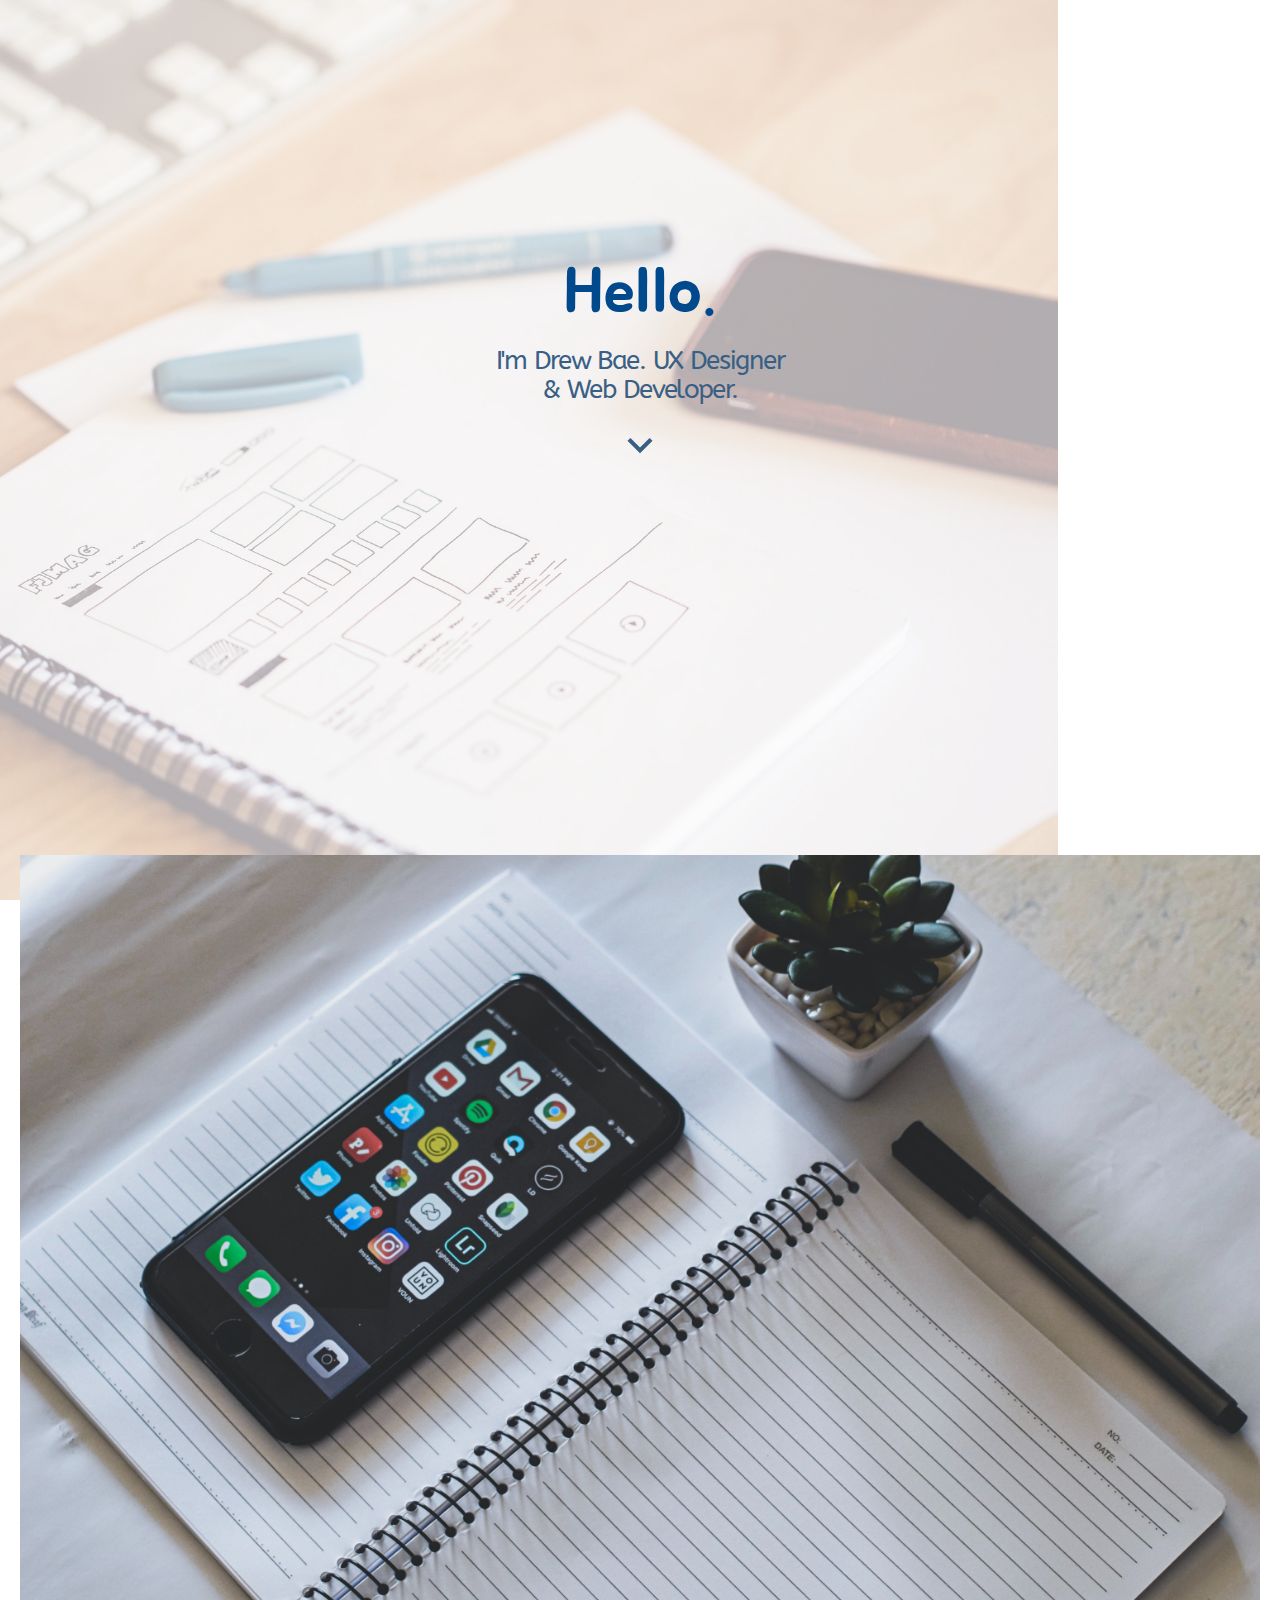
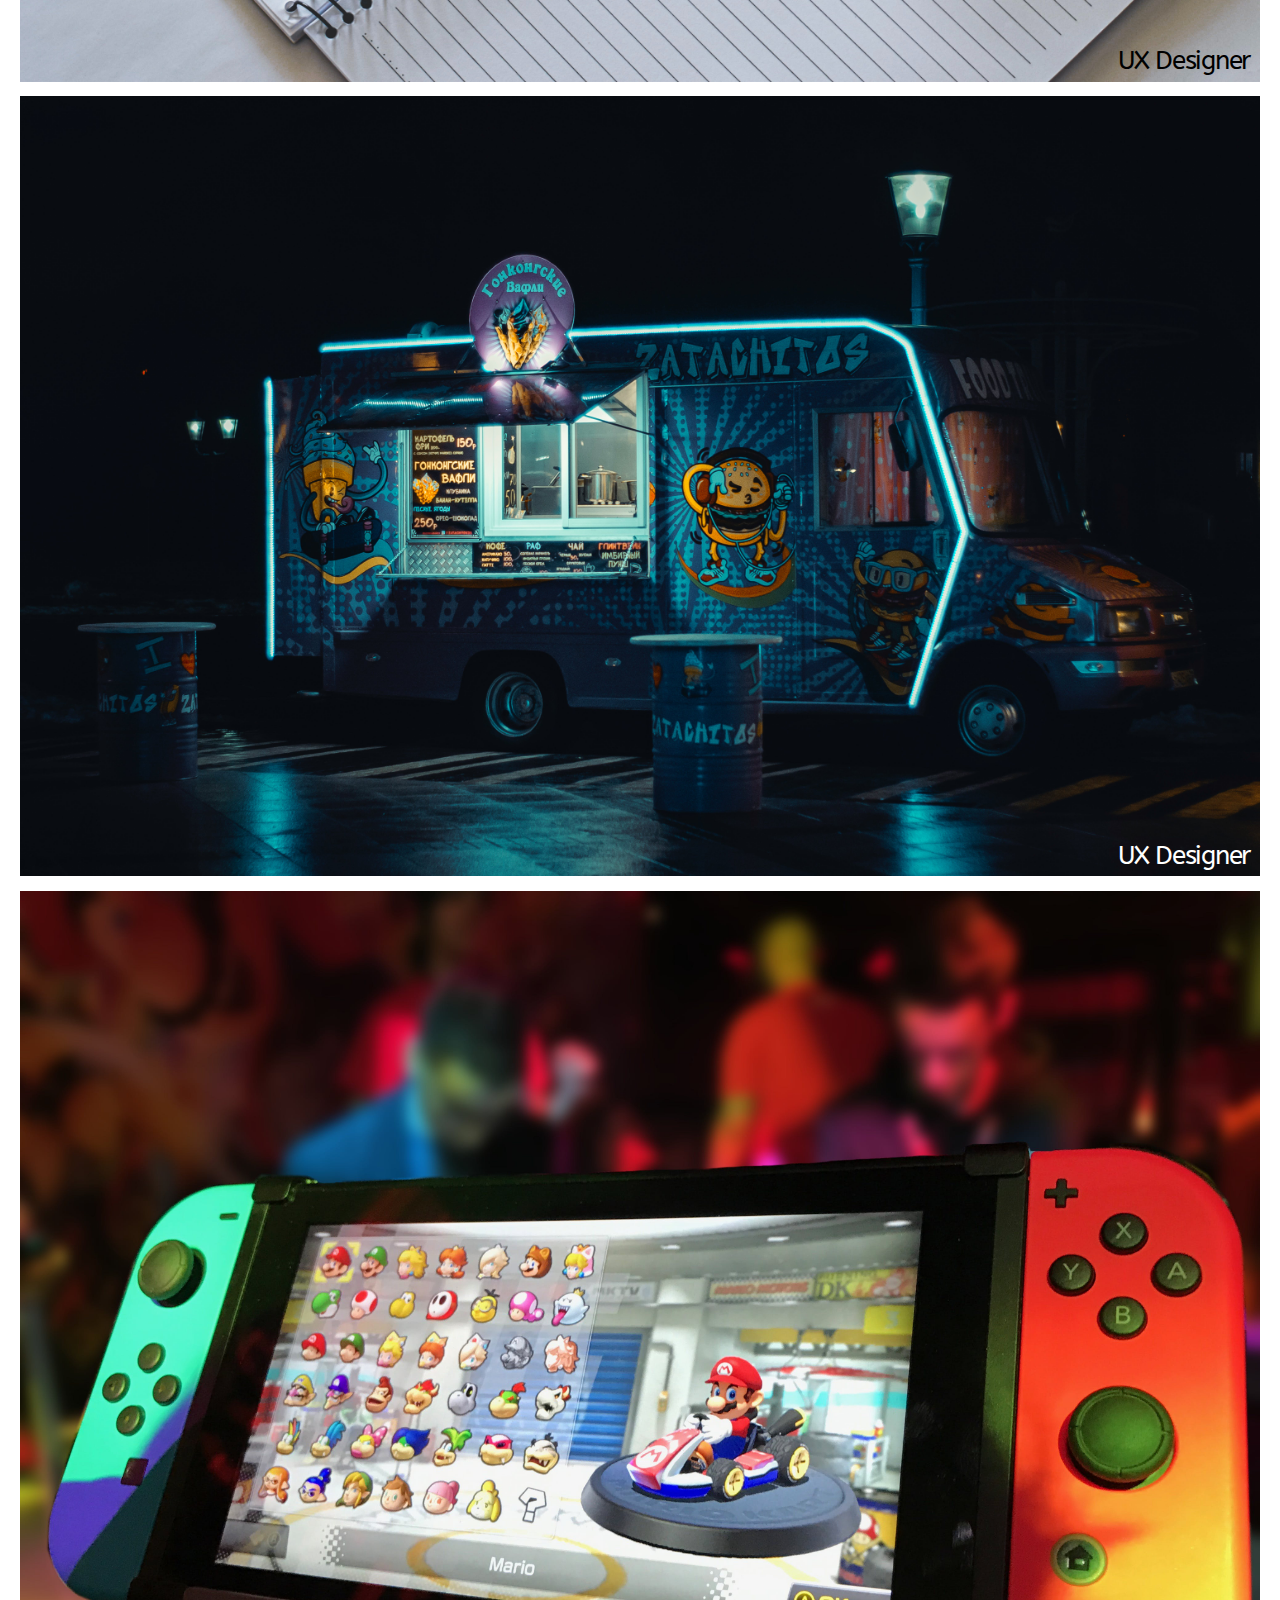
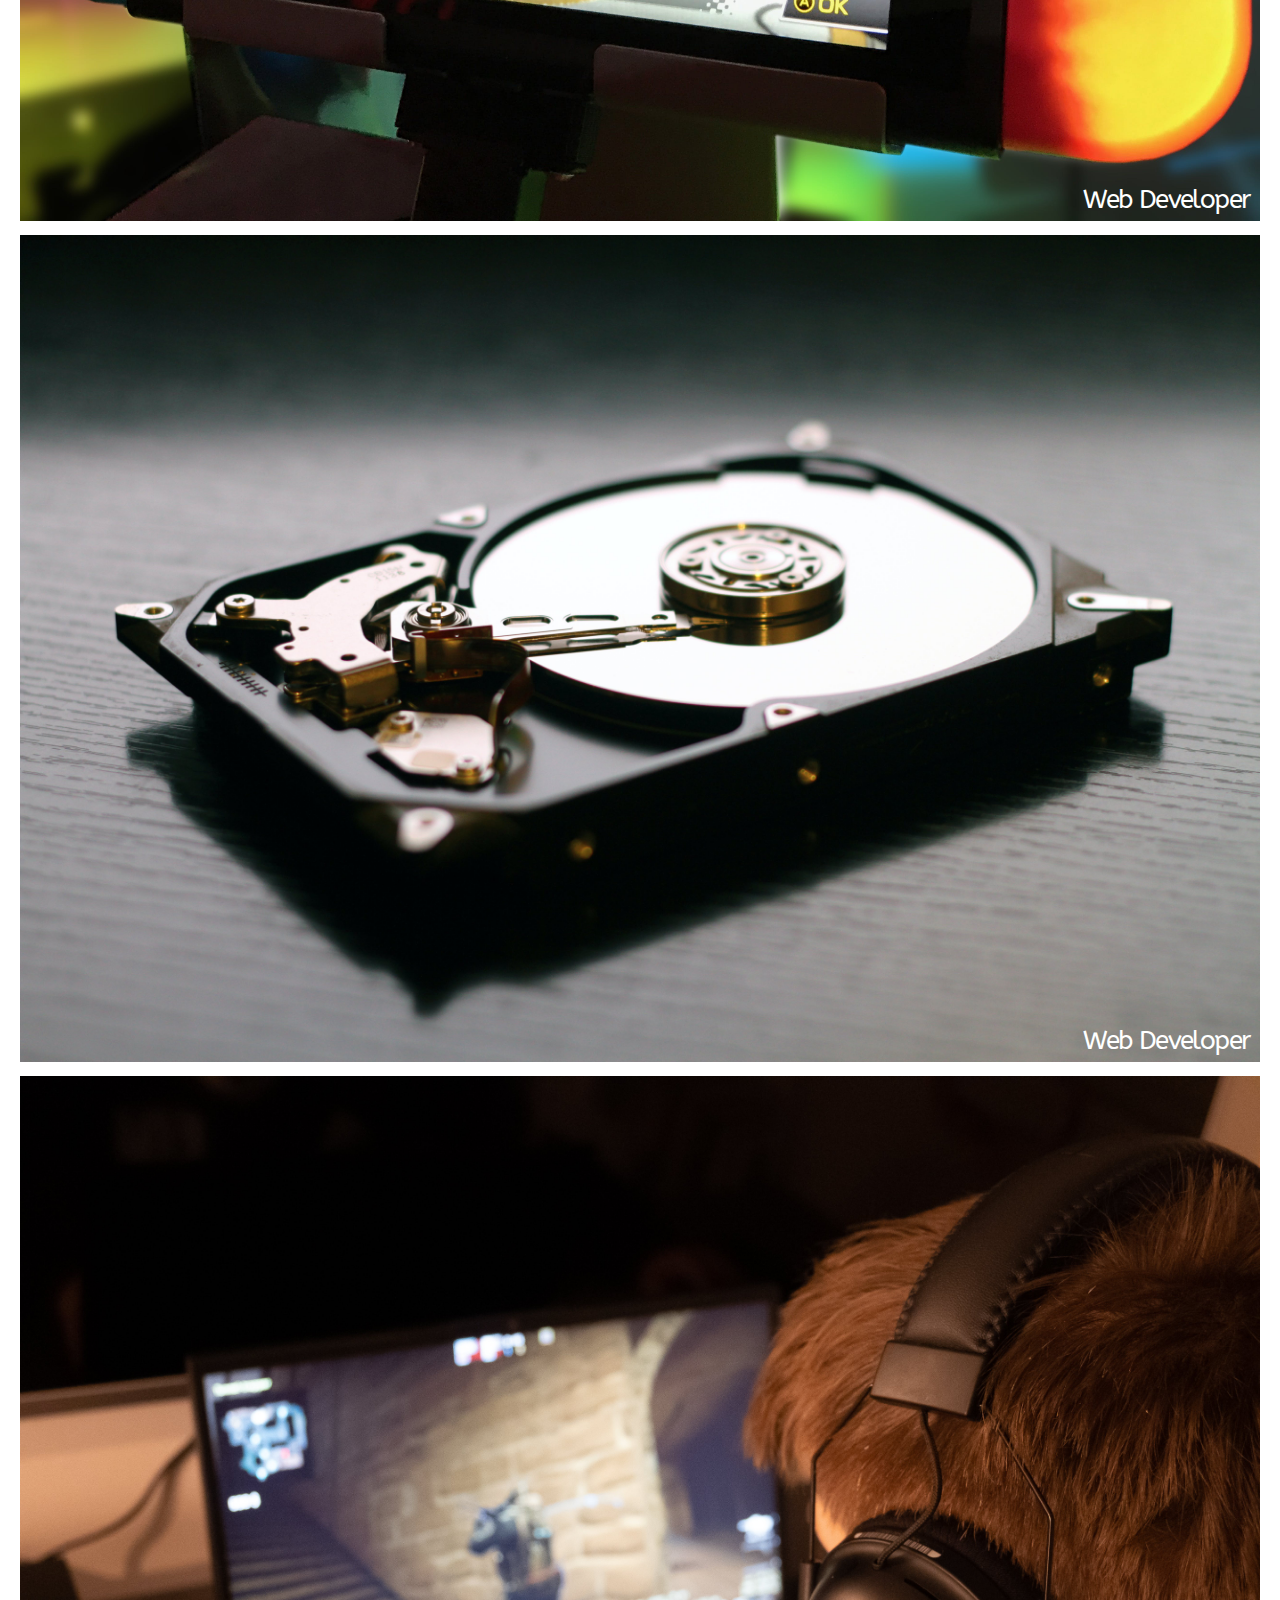
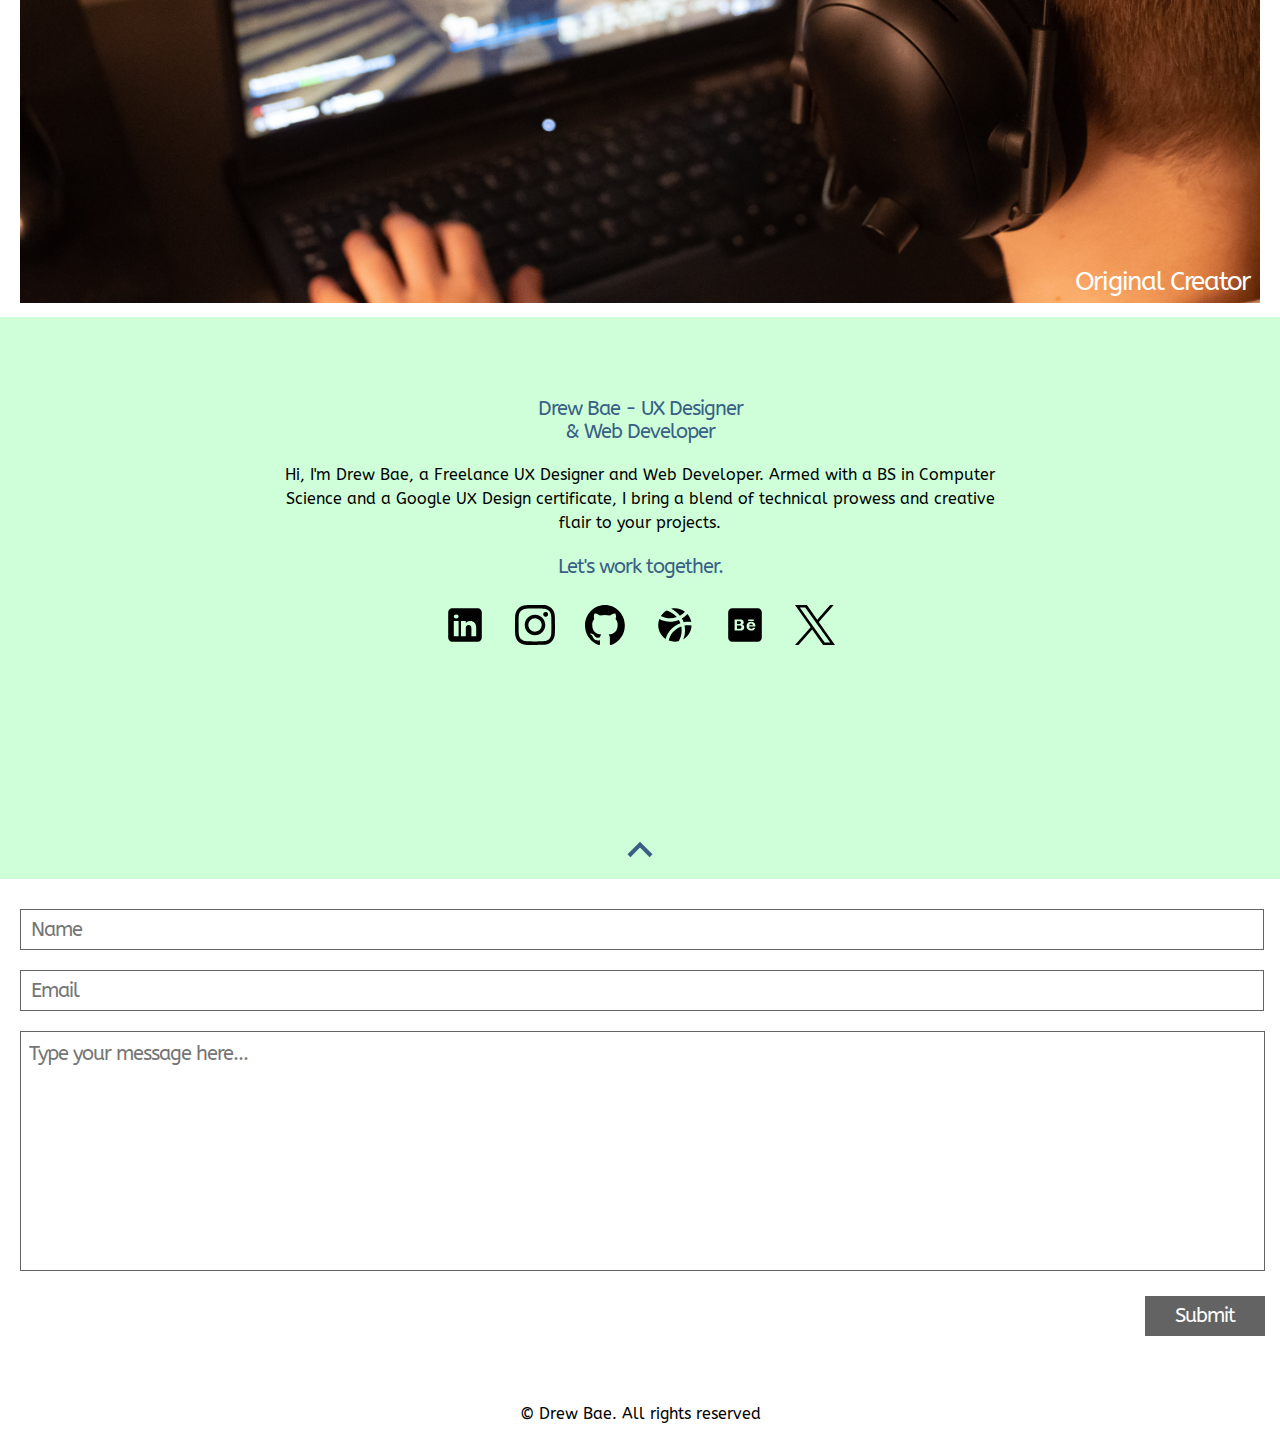
==== index.html @ 2f31ea72 "Applied Tablet view." ====
<!DOCTYPE html>
<html lang="en">
  <head>
    <meta charset="UTF-8" />
    <meta name="viewport" content="width=device-width, initial-scale=1.0" />
    <link rel="preconnect" href="https://fonts.googleapis.com" />
    <link rel="preconnect" href="https://fonts.gstatic.com" crossorigin />
    <link rel="preconnect" href="https://fonts.googleapis.com" />
    <link rel="preconnect" href="https://fonts.gstatic.com" crossorigin />
    <link rel="preconnect" href="https://fonts.googleapis.com" />
    <link rel="preconnect" href="https://fonts.gstatic.com" crossorigin />
    <link rel="preconnect" href="https://fonts.googleapis.com" />
    <link rel="preconnect" href="https://fonts.gstatic.com" crossorigin />
    <link rel="preconnect" href="https://fonts.googleapis.com" />
    <link rel="preconnect" href="https://fonts.gstatic.com" crossorigin />
    <link rel="preconnect" href="https://fonts.googleapis.com" />
    <link rel="preconnect" href="https://fonts.gstatic.com" crossorigin />
    <link
      href="https://fonts.googleapis.com/css2?family=ABeeZee:ital@0;1&family=Dosis:wght@200..800&family=Jua&display=swap"
      rel="stylesheet"
    />
    <link
      rel="stylesheet"
      href="https://fonts.googleapis.com/icon?family=Material+Icons"
    />
    <link rel="stylesheet" href="css/normalize.css" />
    <link rel="stylesheet" href="css/styles.css" />
    <title>Drew Bae</title>
  </head>
  <div class="transparent">
    <header>
      <div class="makeCenter">
        <h1>Hello.</h1>
        <h2>
          I'm Drew Bae. UX Designer<br />
          & Web Developer.
        </h2>
        <span class="material-icons md-50"> expand_more </span>
      </div>
    </header>
    <body>
      <div class="cardContainer">
        <div class="card">
          <img
            class="imgSize"
            src="images/codecareerguideBG.jpg"
            alt="Code Career Guide link to case study"
          />
          <h3 class="imgText">UX Designer</h3>
        </div>
        <div class="card">
          <img
            src="images/dannysBG.jpg"
            alt="Danny's link to case study"
            class="imgSize"
          />
          <h3 class="imgText whiteText">UX Designer</h3>
        </div>
        <div class="card">
          <img
            src="images/gamehubBG.jpg"
            alt="GameHub link to site"
            class="imgSize"
          />
          <h3 class="imgText whiteText">Web Developer</h3>
        </div>
        <div class="card">
          <img
            src="images/moshifyBG.jpg"
            alt="Moshify link to site"
            class="imgSize"
          />
          <h3 class="imgText whiteText">Web Developer</h3>
        </div>
        <div class="card">
          <img
            src="images/csedgeBG.jpg"
            alt="Work in progress"
            class="imgSize"
          />
          <h3 class="imgText whiteText">Original Creator</h3>
        </div>
      </div>
      <section class="social">
        <div class="socialFlex">
          <div class="socialContainer">
            <h2>Drew Bae - UX Designer <br />& Web Developer</h2>
            <p>
              Hi, I'm Drew Bae, a Freelance UX Designer and Web Developer. Armed
              with a BS in Computer Science and a Google UX Design certificate,
              I bring a blend of technical prowess and creative flair to your
              projects.
            </p>
            <h2>Let's work together.</h2>
          </div>
          <div class="iconContainer">
            <img src="icons/linkedin.svg" alt="LinkedIn" />
            <img src="icons/instagram.svg" alt="Instagram" />
            <img src="icons/github.svg" alt="GitHub" />
            <img src="icons/dribbble.svg" alt="Dribbble" />
            <img src="icons/behance.svg" alt="Behance" />
            <img src="icons/x.svg" alt="X" />
          </div>
        </div>
        <span class="material-icons md-50"> expand_less </span>
      </section>
      <section class="contact">
        <form action="send_email.php" method="post">
          <input
            type="text"
            id="name"
            name="name"
            placeholder="Name"
            required
          />
          <br />
          <input
            type="email"
            id="email"
            name="email"
            placeholder="Email"
            required
          />
          <br />
          <textarea
            id="message"
            name="message"
            placeholder="Type your message here..."
            required
          ></textarea>
          <br />
          <input id="submit" type="submit" value="Submit" />
        </form>
      </section>
    </body>
    <footer><p>© Drew Bae. All rights reserved</p></footer>
  </div>
</html>
---- css/styles.css ----
/* Typography */
.jua-regular {
    font-family: "Jua", sans-serif;
    font-weight: 400;
    font-style: normal;
}  
  
.abeezee-regular {
    font-family: "ABeeZee", sans-serif;
    font-weight: 400;
    font-style: normal;
}
  
.abeezee-regular-italic {
    font-family: "ABeeZee", sans-serif;
    font-weight: 400;
    font-style: italic;
}

h1 {
    font-family: "Jua", cursive;
    font-weight: 300;
    font-size: 64px;
    color: #00498C;
}

h2 {
    letter-spacing: -0.05em;
    font-weight: 100;
    font-size: 26px;
    color: #396084;
}
  
body {
    font-family: "ABeeZee", sans-serif;
}

/* Icons */
.material-icons {color: #396084;}
.material-icons.md-50{ font-size: 50px; }

/* Content */
html {
    background: url(../images/mainBG.jpg);
    background-repeat: no-repeat;
    background-attachment: fixed;
    background-size: 1266px 100vh;
    background-position: -208px 0px;
}

.transparent {
    background: rgba(255, 255, 255, 0.6);
}

/* Header */
header {
    height: 95vh;
    display: flex;
    justify-content: center;
}

header h1 {
    margin: 0;
}

header h2 {
    margin-top: 15px;
    margin-bottom: 15px;
}

.makeCenter {
    margin-top: 257px;
    text-align: center;
}

/* Card Component */
.cardContainer {
    margin-left: 20px;
    margin-right: 20px;
}

.card {
    position: relative;
    text-align: center;
    margin-bottom: 10px;
}

.imgSize{
    width: 100%;
}

.imgText {
    position: absolute;
    bottom: 10px;
    right: 10px;
    margin: 0;
    font-size: 26px;
    letter-spacing: -0.05em;
    font-weight: normal;
}

.whiteText {
    color: #fff;
}

/* Social */
.social {
    text-align: center;
    padding: 20px;
    padding-bottom: 0;
    background: #CEFFD9;
}

.socialFlex {
    display: flex;
    justify-content: space-between;
    text-align: left;
}

.social h2 {
    font-size: 20px;
    margin-top: 60px;
}

.social h2:nth-last-child(1){
    margin-top: 20px;
}

.social p {
    font-size: 16px;
    line-height: 24px;
    width: 250px;
    margin-top: 20px;
}

.socialContainer {
    height: 632px;
}

.iconContainer {
    display: flex;
    flex-flow: column;
    height: fit-content;
    width: 40px;
    margin-top: 57px;
}

.iconContainer img {
    margin-bottom: 20px;
}

@media screen and (min-width: 768px) {
    .socialFlex {
        display: block;
        justify-content: inherit;
        text-align: center;
    }

    .social p {
        margin-left: 20%;
        margin-right: 20%;
        width: fit-content;
    }

    .socialContainer {
        height: auto;
    }

    .iconContainer {
        flex-flow: inherit;
        width: fit-content;
        margin: auto;       
    }

    .iconContainer img {
        margin: 10px 15px 180px;

    }
}

/* Contact */
.contact {
    height: 496px;
    padding-top: 10px;
    padding-left: 20px;
    padding-right: 20px;
}

input {
    font-size: 20px;
    letter-spacing: -0.05em;
    padding-left: 10px;
    padding-top: 8px;
    padding-bottom: 8px;
    width: calc(100% - 10px);
    background: transparent;
    border: 1px solid #636363;
    margin-top: 20px;
}

textarea {
    font-size: 20px;
    letter-spacing: -0.05em;
    margin-top: 20px;
    padding: 10px 8px;
    width: calc(100% + 5px);
    height: 240px;
    box-sizing: border-box;
    background: transparent;
    border: 1px solid #636363;
    resize: none;
}

#submit {
    background: #636363;
    color: #fff;
    width: 120px;
    height: 40px;
    padding: 0;
    position: absolute;
    right: 15px;
}

/* Footer */
footer {
    background: #fff;
    text-align: center;
}

footer p {
    padding: 20px;
    margin: 0;
}
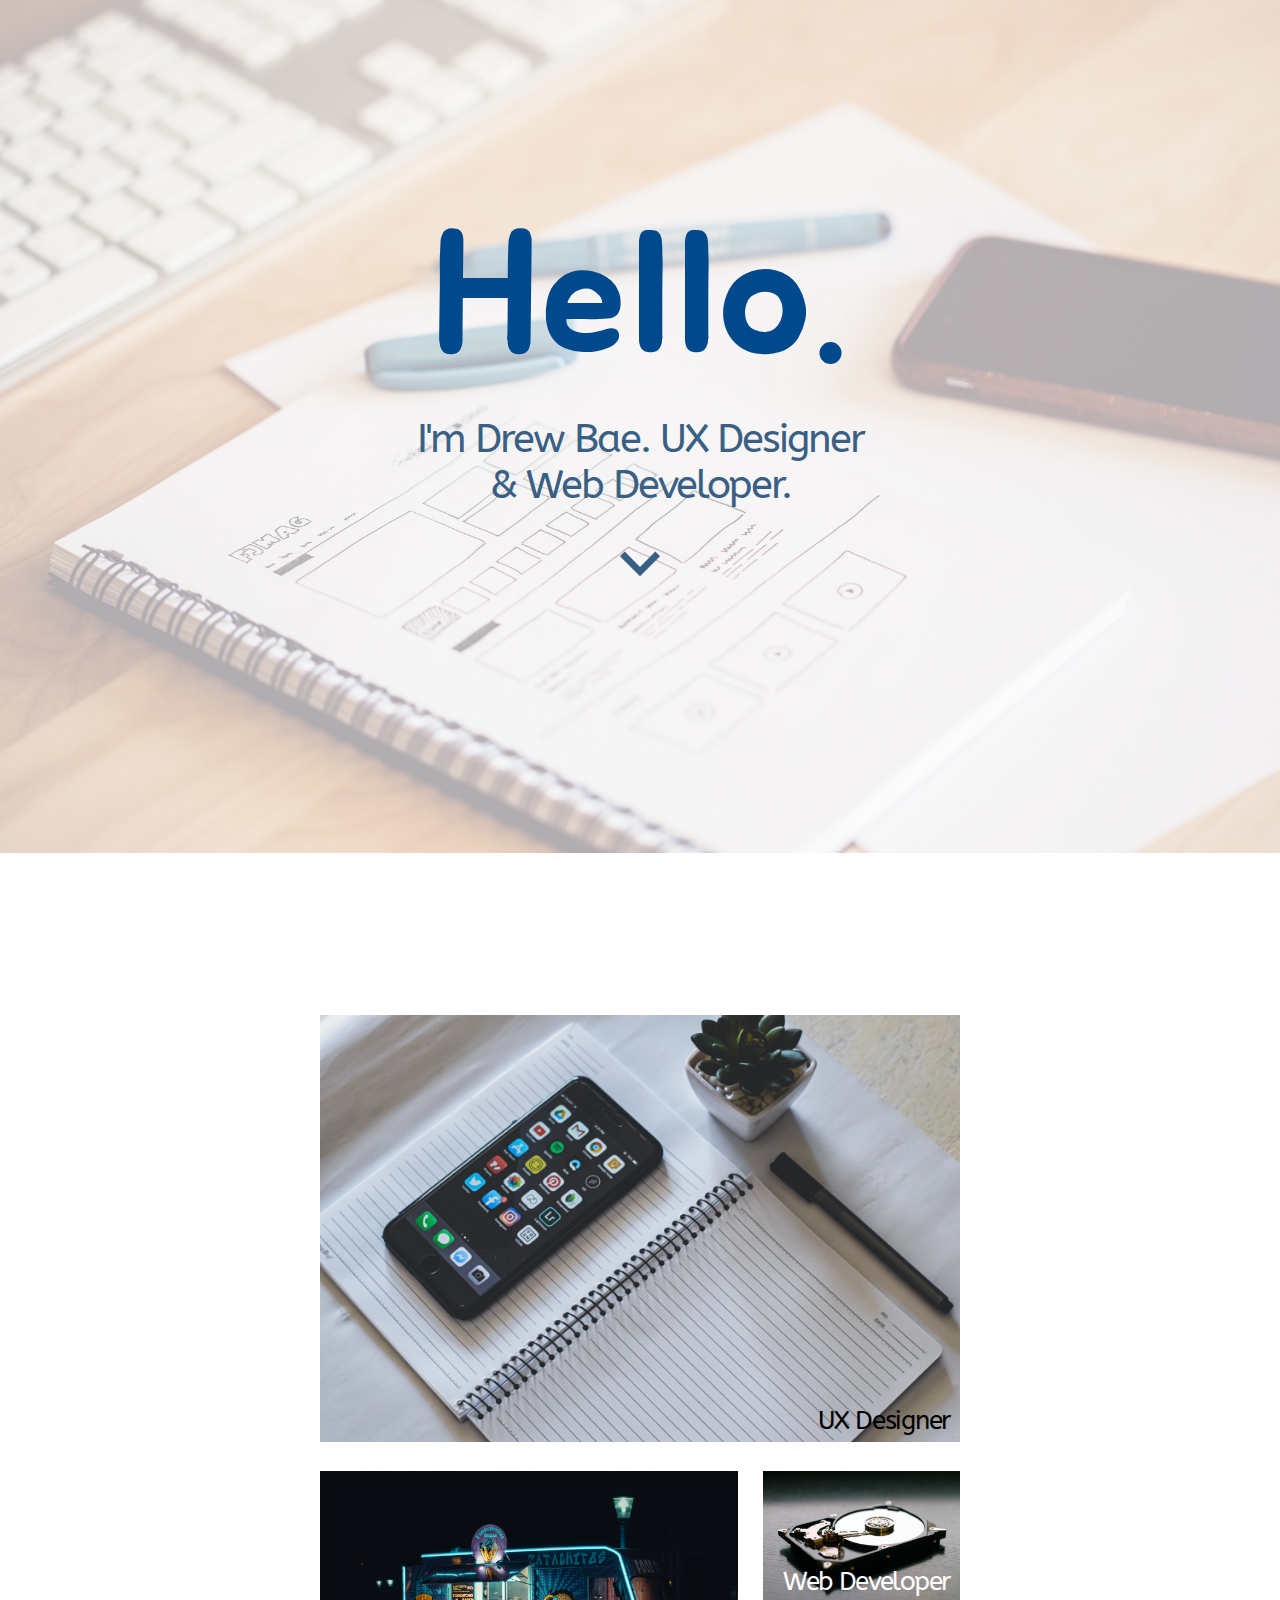
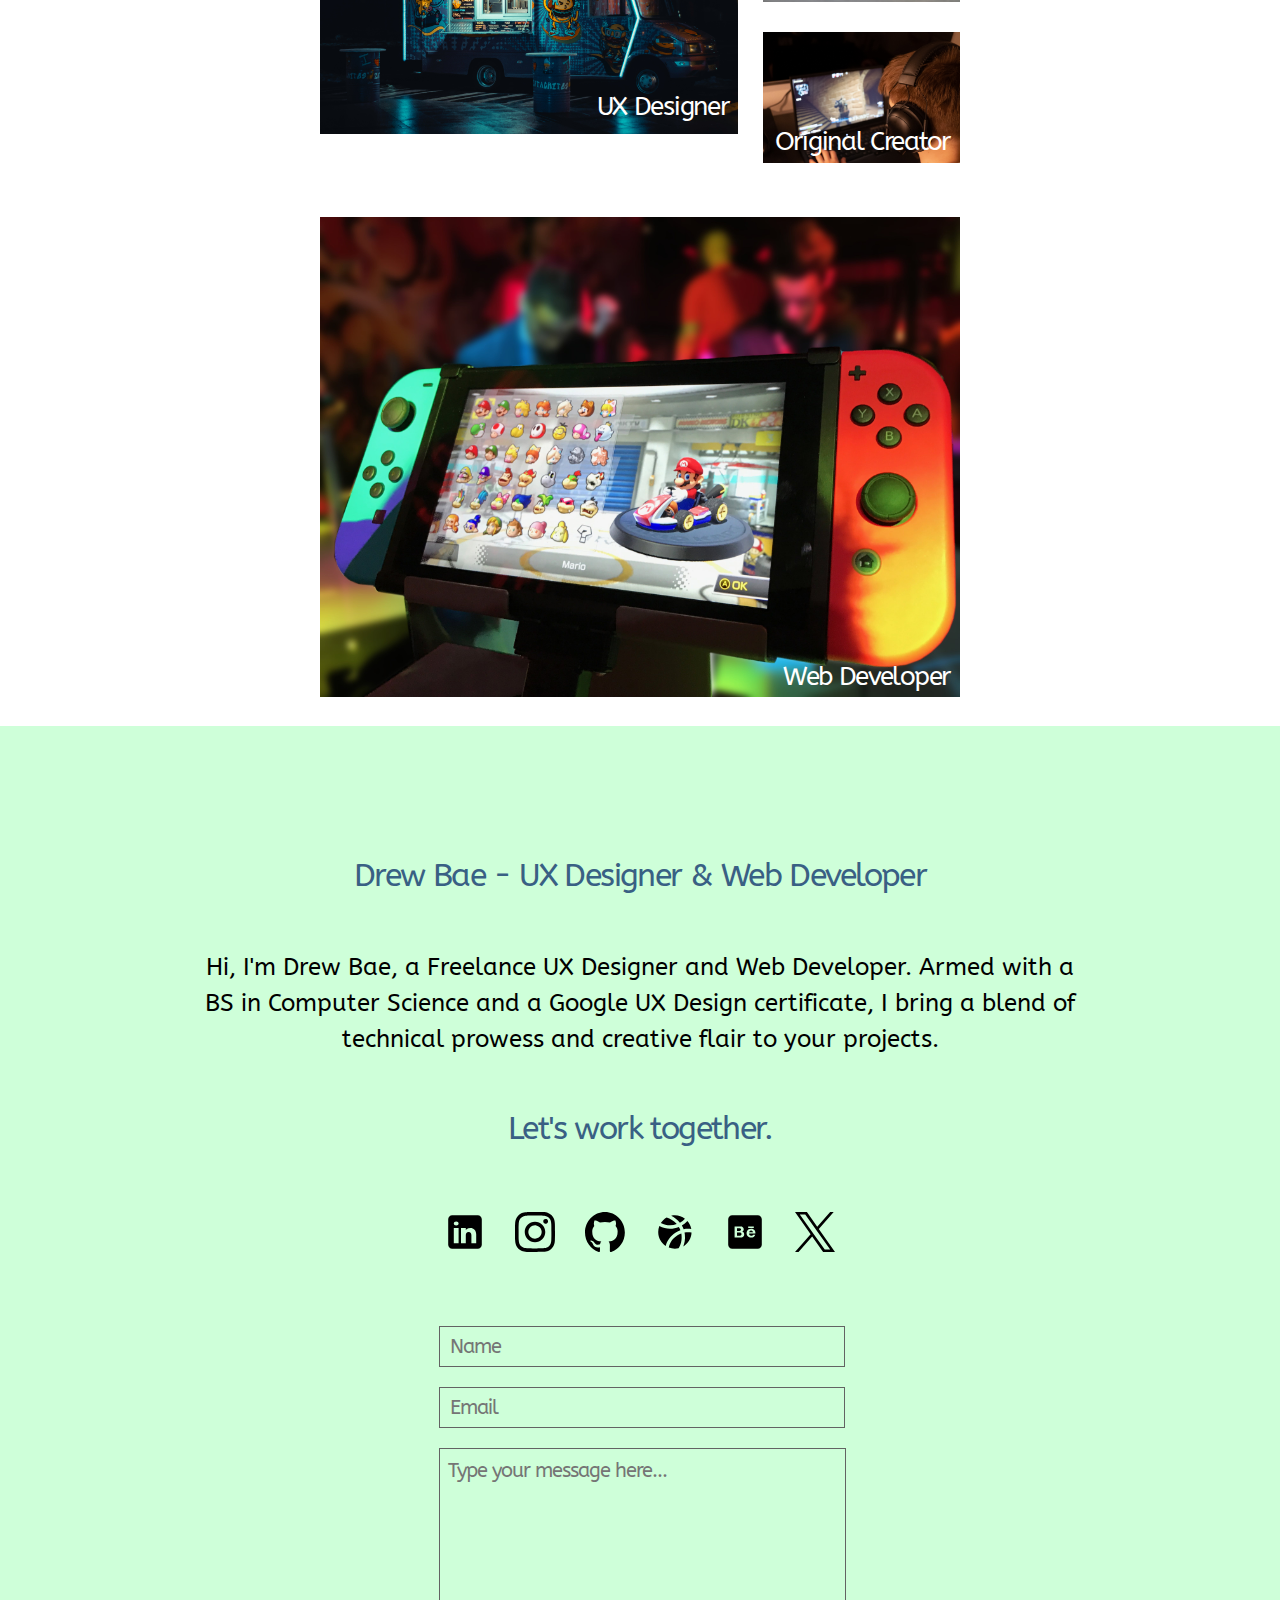
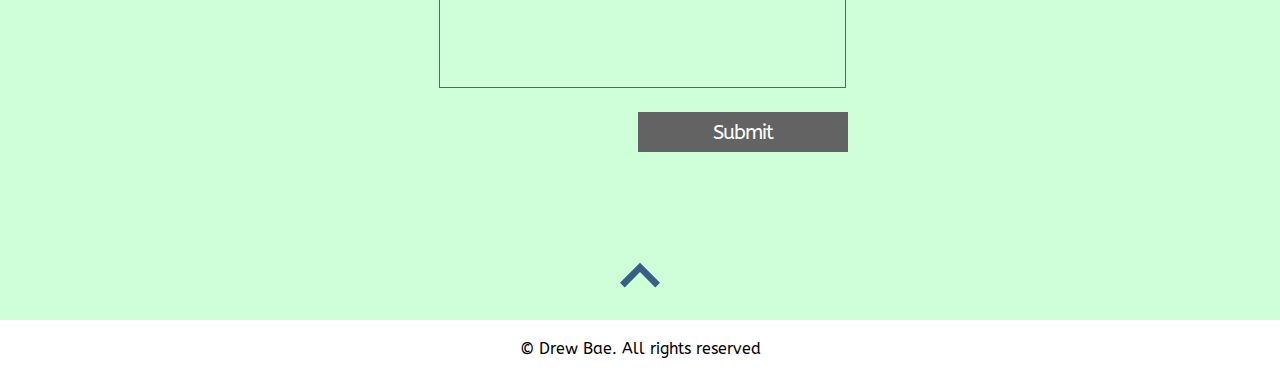
==== commit 187b79b9: "Desktop CSS finished" ====
--- a/index.html
+++ b/index.html
@@ -39,48 +39,50 @@
       </div>
     </header>
     <body>
-      <div class="cardContainer">
-        <div class="card">
-          <img
-            class="imgSize"
-            src="images/codecareerguideBG.jpg"
-            alt="Code Career Guide link to case study"
-          />
-          <h3 class="imgText">UX Designer</h3>
+      <section class="work">
+        <div class="cardContainer">
+          <div id="codecareerguide" class="card">
+            <img
+              class="imgSize"
+              src="images/codecareerguideBG.jpg"
+              alt="Code Career Guide link to case study"
+            />
+            <h3 class="imgText">UX Designer</h3>
+          </div>
+          <div id="dannys" class="card">
+            <img
+              src="images/dannysBG.jpg"
+              alt="Danny's link to case study"
+              class="imgSize"
+            />
+            <h3 id="dannysText" class="imgText whiteText">UX Designer</h3>
+          </div>
+          <div id="gamehub" class="card">
+            <img
+              src="images/gamehubBG.jpg"
+              alt="GameHub link to site"
+              class="imgSize"
+            />
+            <h3 class="imgText whiteText">Web Developer</h3>
+          </div>
+          <div class="card">
+            <img
+              src="images/moshifyBG.jpg"
+              alt="Moshify link to site"
+              class="imgSize"
+            />
+            <h3 class="imgText whiteText">Web Developer</h3>
+          </div>
+          <div class="card">
+            <img
+              src="images/csedgeBG.jpg"
+              alt="Work in progress"
+              class="imgSize"
+            />
+            <h3 class="imgText whiteText">Original Creator</h3>
+          </div>
         </div>
-        <div class="card">
-          <img
-            src="images/dannysBG.jpg"
-            alt="Danny's link to case study"
-            class="imgSize"
-          />
-          <h3 class="imgText whiteText">UX Designer</h3>
-        </div>
-        <div class="card">
-          <img
-            src="images/gamehubBG.jpg"
-            alt="GameHub link to site"
-            class="imgSize"
-          />
-          <h3 class="imgText whiteText">Web Developer</h3>
-        </div>
-        <div class="card">
-          <img
-            src="images/moshifyBG.jpg"
-            alt="Moshify link to site"
-            class="imgSize"
-          />
-          <h3 class="imgText whiteText">Web Developer</h3>
-        </div>
-        <div class="card">
-          <img
-            src="images/csedgeBG.jpg"
-            alt="Work in progress"
-            class="imgSize"
-          />
-          <h3 class="imgText whiteText">Original Creator</h3>
-        </div>
-      </div>
+      </section>
       <section class="social">
         <div class="socialFlex">
           <div class="socialContainer">
@@ -132,6 +134,61 @@
           <input id="submit" type="submit" value="Submit" />
         </form>
       </section>
+      <section class="desktopSocialContact">
+        <section class="desktopSocial">
+          <div class="socialFlex">
+            <div class="socialContainer">
+              <h2>
+                Drew Bae - UX Designer <br class="titleBR" />& Web Developer
+              </h2>
+              <p>
+                Hi, I'm Drew Bae, a Freelance UX Designer and Web Developer.
+                Armed with a BS in Computer Science and a Google UX Design
+                certificate, I bring a blend of technical prowess and creative
+                flair to your projects.
+              </p>
+              <h2>Let's work together.</h2>
+            </div>
+            <div class="iconContainer">
+              <img src="icons/linkedin.svg" alt="LinkedIn" />
+              <img src="icons/instagram.svg" alt="Instagram" />
+              <img src="icons/github.svg" alt="GitHub" />
+              <img src="icons/dribbble.svg" alt="Dribbble" />
+              <img src="icons/behance.svg" alt="Behance" />
+              <img src="icons/x.svg" alt="X" />
+            </div>
+          </div>
+          <section class="desktopContact">
+            <form action="send_email.php" method="post">
+              <input
+                type="text"
+                id="name"
+                name="name"
+                placeholder="Name"
+                required
+              />
+              <br />
+              <input
+                type="email"
+                id="email"
+                name="email"
+                placeholder="Email"
+                required
+              />
+              <br />
+              <textarea
+                id="message"
+                name="message"
+                placeholder="Type your message here..."
+                required
+              ></textarea>
+              <br />
+              <input id="submit" type="submit" value="Submit" />
+            </form>
+          </section>
+          <span class="material-icons md-50"> expand_less </span>
+        </section>
+      </section>
     </body>
     <footer><p>© Drew Bae. All rights reserved</p></footer>
   </div>
--- a/css/styles.css
+++ b/css/styles.css
@@ -52,6 +52,13 @@
     background: rgba(255, 255, 255, 0.6);
 }
 
+@media screen and (min-width: 1024px) {
+    html {
+        background-position: inherit;
+        background-size: 100vw;
+    }   
+}
+
 /* Header */
 header {
     height: 95vh;
@@ -73,6 +80,26 @@
     text-align: center;
 }
 
+@media screen and (min-width: 1024px) {
+    header {
+        height: 110vh;
+    }
+
+    header h1 {
+        font-size: 175px;
+    }
+
+    header h2 {
+        font-size: 40px;
+    }
+
+    .material-icons.md-50{ font-size: 80px; }
+
+    .makeCenter {
+        margin-top: 200px;
+    }
+}
+
 /* Card Component */
 .cardContainer {
     margin-left: 20px;
@@ -91,7 +118,7 @@
 
 .imgText {
     position: absolute;
-    bottom: 10px;
+    bottom: 20px;
     right: 10px;
     margin: 0;
     font-size: 26px;
@@ -101,6 +128,52 @@
 
 .whiteText {
     color: #fff;
+}
+
+@media screen and (min-width: 1024px) {
+    .work {
+        background: #fff;
+        padding: 25px 300px;
+    }
+
+    .cardContainer {
+        display: grid;
+        grid-gap: 25px;
+    }
+
+    .card {
+        margin-bottom: 0;
+    }
+
+    .imgText {
+        bottom: 10px;
+    }
+
+    #codecareerguide {
+        grid-column: 1/4;
+        grid-row: 1/2;
+    }
+
+    #dannys {
+        grid-column: 1/3;
+        grid-row: 2/5;
+    }
+
+    #dannysText {
+        bottom: 70px;
+    }
+
+    #gamehub {
+        grid-column: 1/4;
+        grid-row: 5/5;
+    }
+    /*
+    .cardContainer div {
+        width: 100%;
+        height: auto;
+        margin-bottom: 25px;
+    }
+    */
 }
 
 /* Social */
@@ -175,6 +248,12 @@
     .iconContainer img {
         margin: 10px 15px 180px;
 
+    }
+}
+
+@media screen and (min-width: 1024px) {
+    .social {
+        display: none;
     }
 }
 
@@ -211,6 +290,12 @@
     resize: none;
 }
 
+@media screen and (min-width: 1024px) {
+    .contact {
+        display: none;
+    }
+}
+
 #submit {
     background: #636363;
     color: #fff;
@@ -221,6 +306,66 @@
     right: 15px;
 }
 
+/* Desktop Social + Contact */
+.desktopSocialContact {
+    display: none;
+}
+
+@media screen and (min-width: 1024px) {
+    .desktopSocialContact {
+        display: initial;
+    }
+
+    .titleBR {
+        display: none   ;
+    }
+
+    .desktopSocial {
+        text-align: center;
+        padding: 20px;
+        padding-bottom: 0;
+        background: #CEFFD9;
+    }
+
+    .desktopSocial h2 {
+        font-size: 32px;
+        margin-bottom: 54px;
+    }
+    
+    .desktopSocial p {
+        font-size: 24px;
+        line-height: 36px;
+        width: 872px;
+        margin: auto;
+        margin-bottom: 54px;
+    }
+
+    .socialContainer {
+        margin-top: 112px;
+    }
+
+    .iconContainer {
+        flex-flow: inherit;
+        width: fit-content;    
+    }
+
+    .iconContainer img {
+        margin: 10px 15px 54px;
+
+    }
+
+    .desktopContact {
+        height: 530px;
+        padding-left: 419px;
+        padding-right: 419px;
+    }
+
+    #submit {
+        width: 210px;
+        right: 432px;
+    }
+}
+
 /* Footer */
 footer {
     background: #fff;
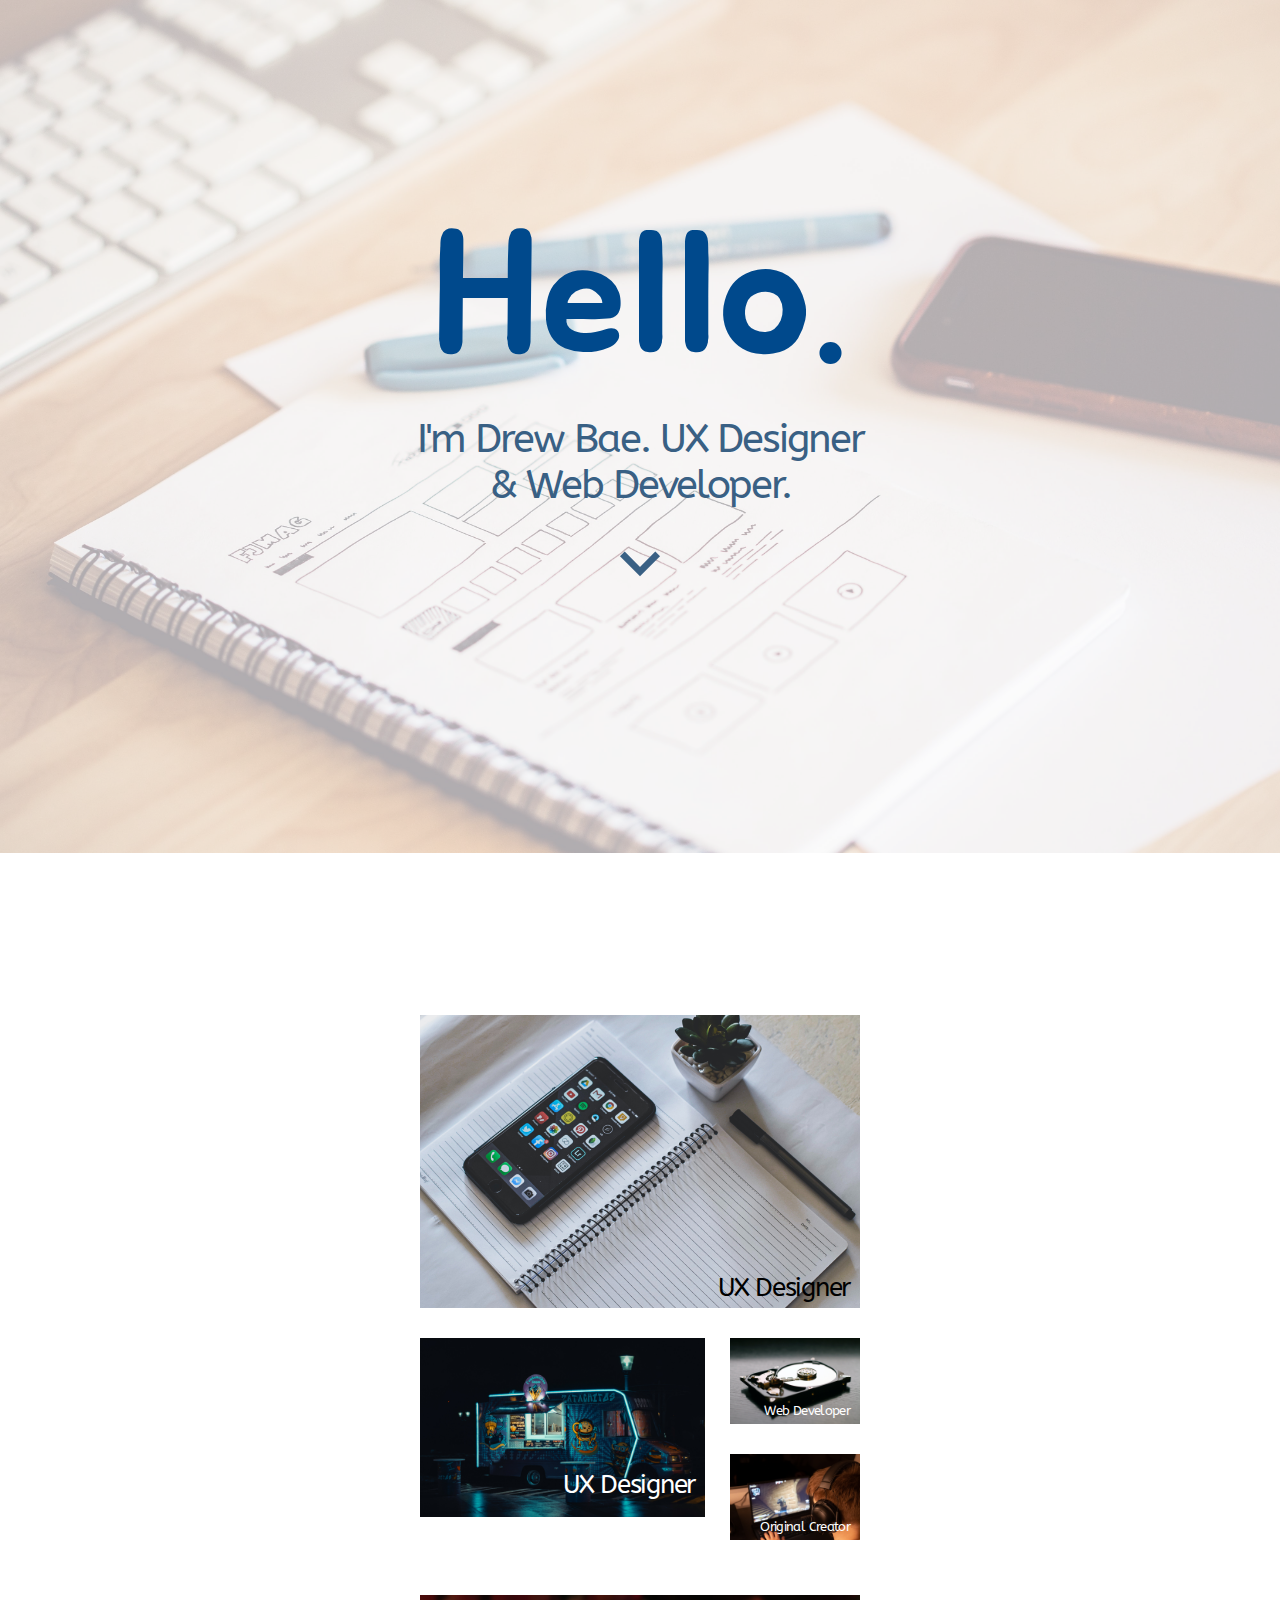
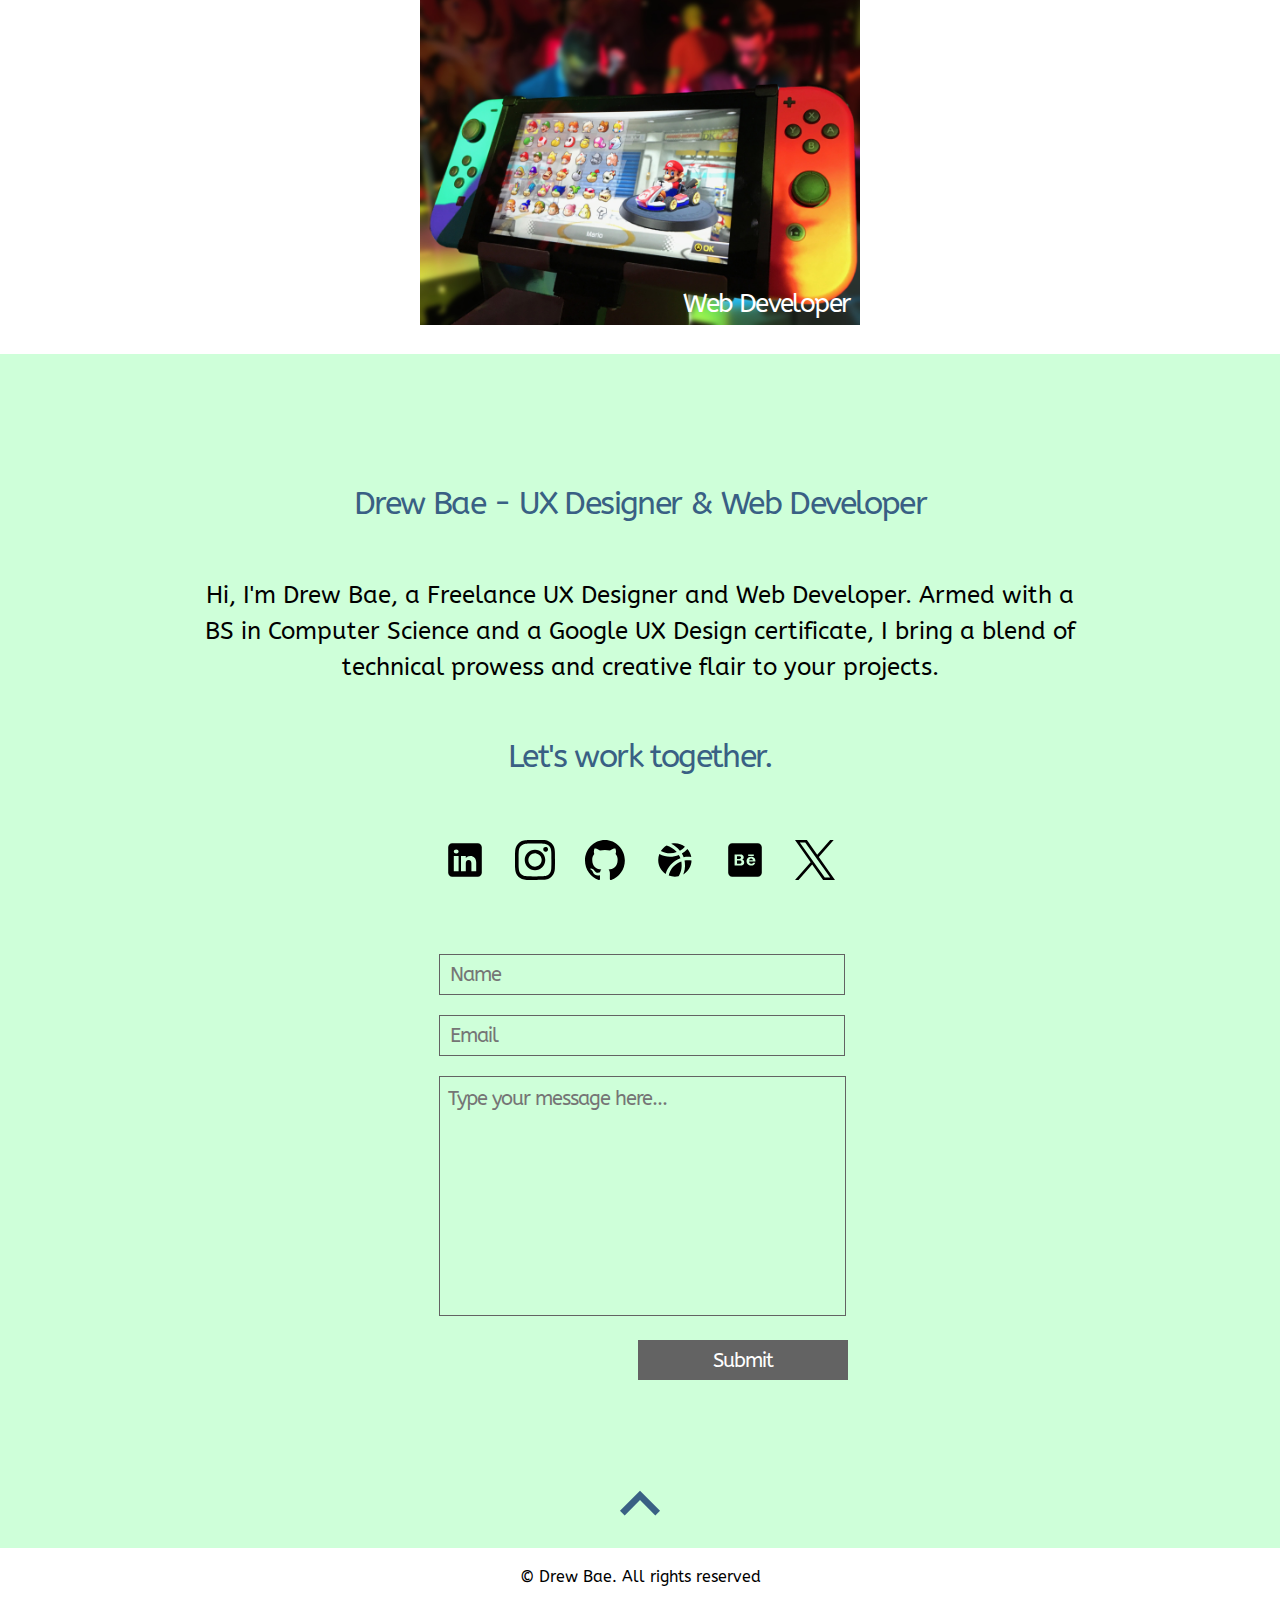
==== commit a60714ac: "Fixed card label" ====
--- a/index.html
+++ b/index.html
@@ -71,7 +71,7 @@
               alt="Moshify link to site"
               class="imgSize"
             />
-            <h3 class="imgText whiteText">Web Developer</h3>
+            <h3 id="moshifyText" class="imgText whiteText">Web Developer</h3>
           </div>
           <div class="card">
             <img
@@ -79,7 +79,7 @@
               alt="Work in progress"
               class="imgSize"
             />
-            <h3 class="imgText whiteText">Original Creator</h3>
+            <h3 id="csedgeText" class="imgText whiteText">Original Creator</h3>
           </div>
         </div>
       </section>
--- a/css/styles.css
+++ b/css/styles.css
@@ -133,7 +133,7 @@
 @media screen and (min-width: 1024px) {
     .work {
         background: #fff;
-        padding: 25px 300px;
+        padding: 25px 400px;
     }
 
     .cardContainer {
@@ -166,6 +166,14 @@
     #gamehub {
         grid-column: 1/4;
         grid-row: 5/5;
+    }
+
+    #moshifyText {
+        font-size: 13px;
+    }
+
+    #csedgeText {
+        font-size: 13px;
     }
     /*
     .cardContainer div {
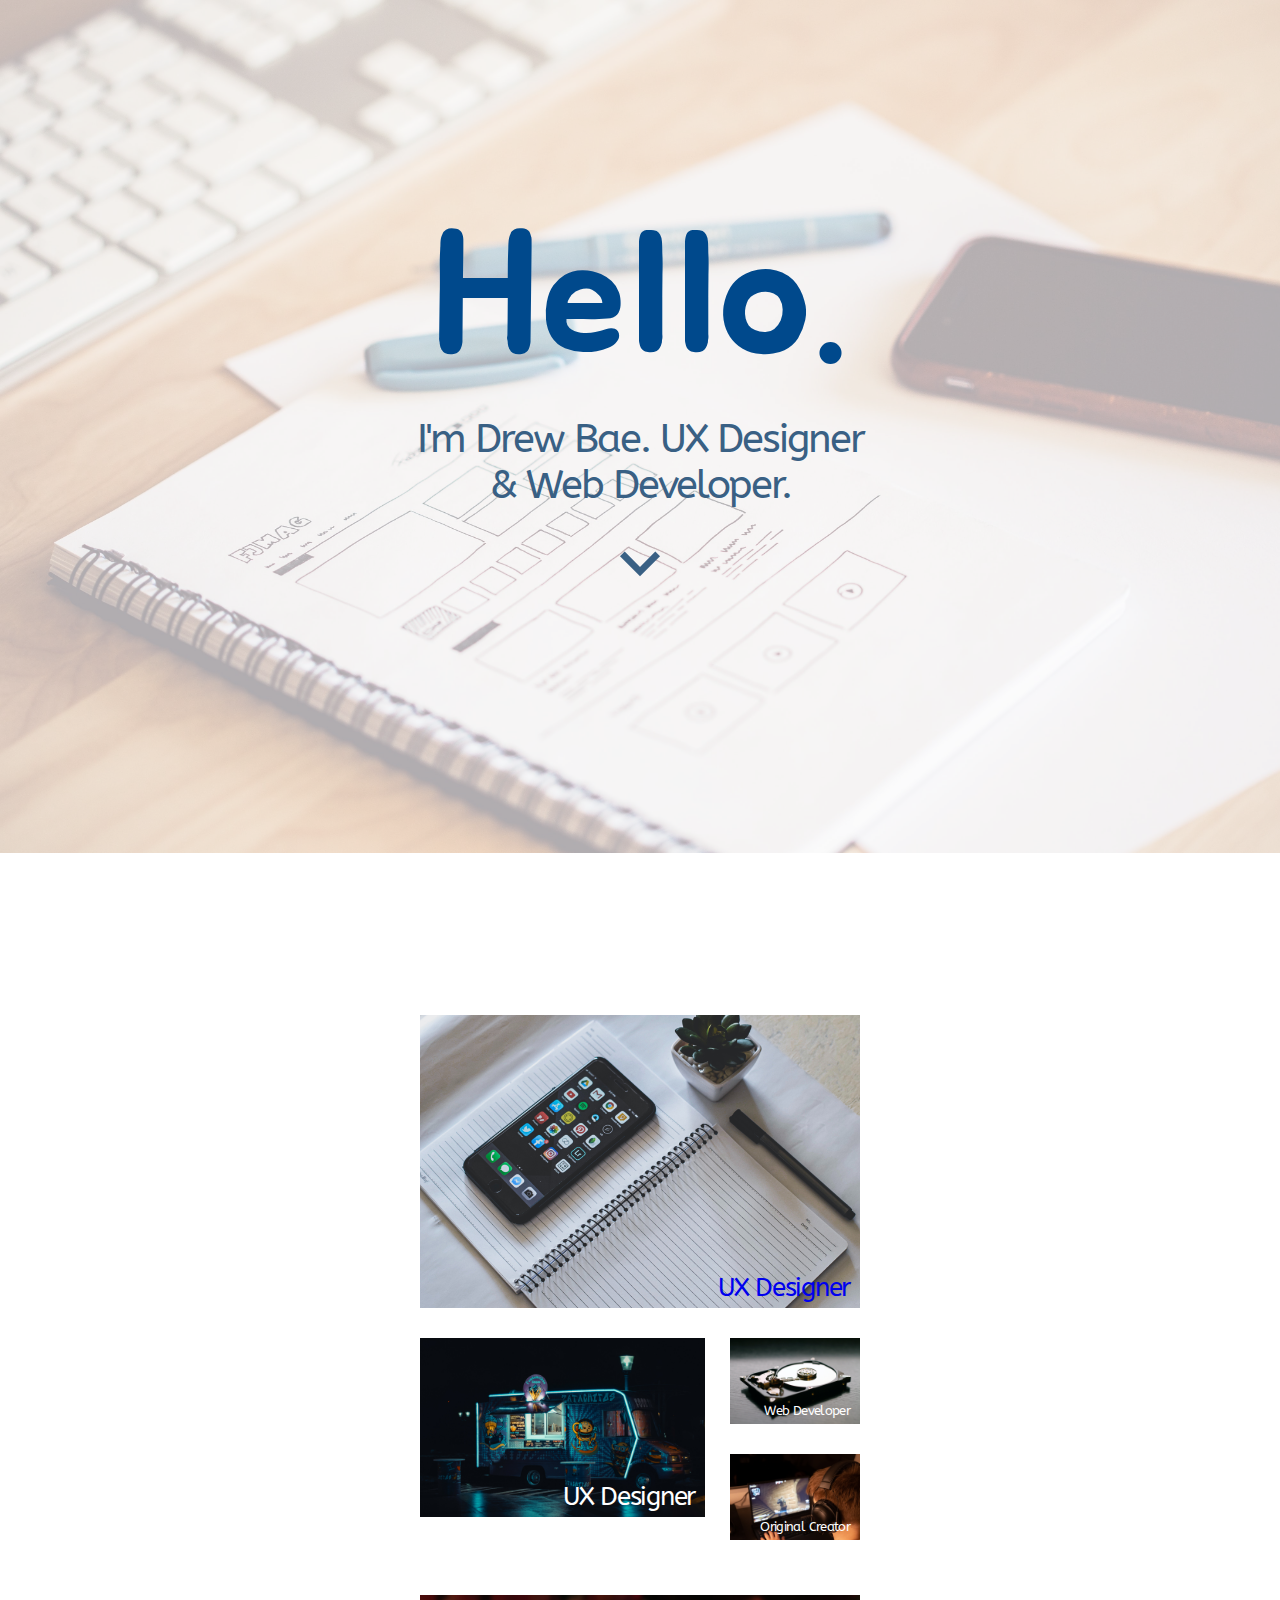
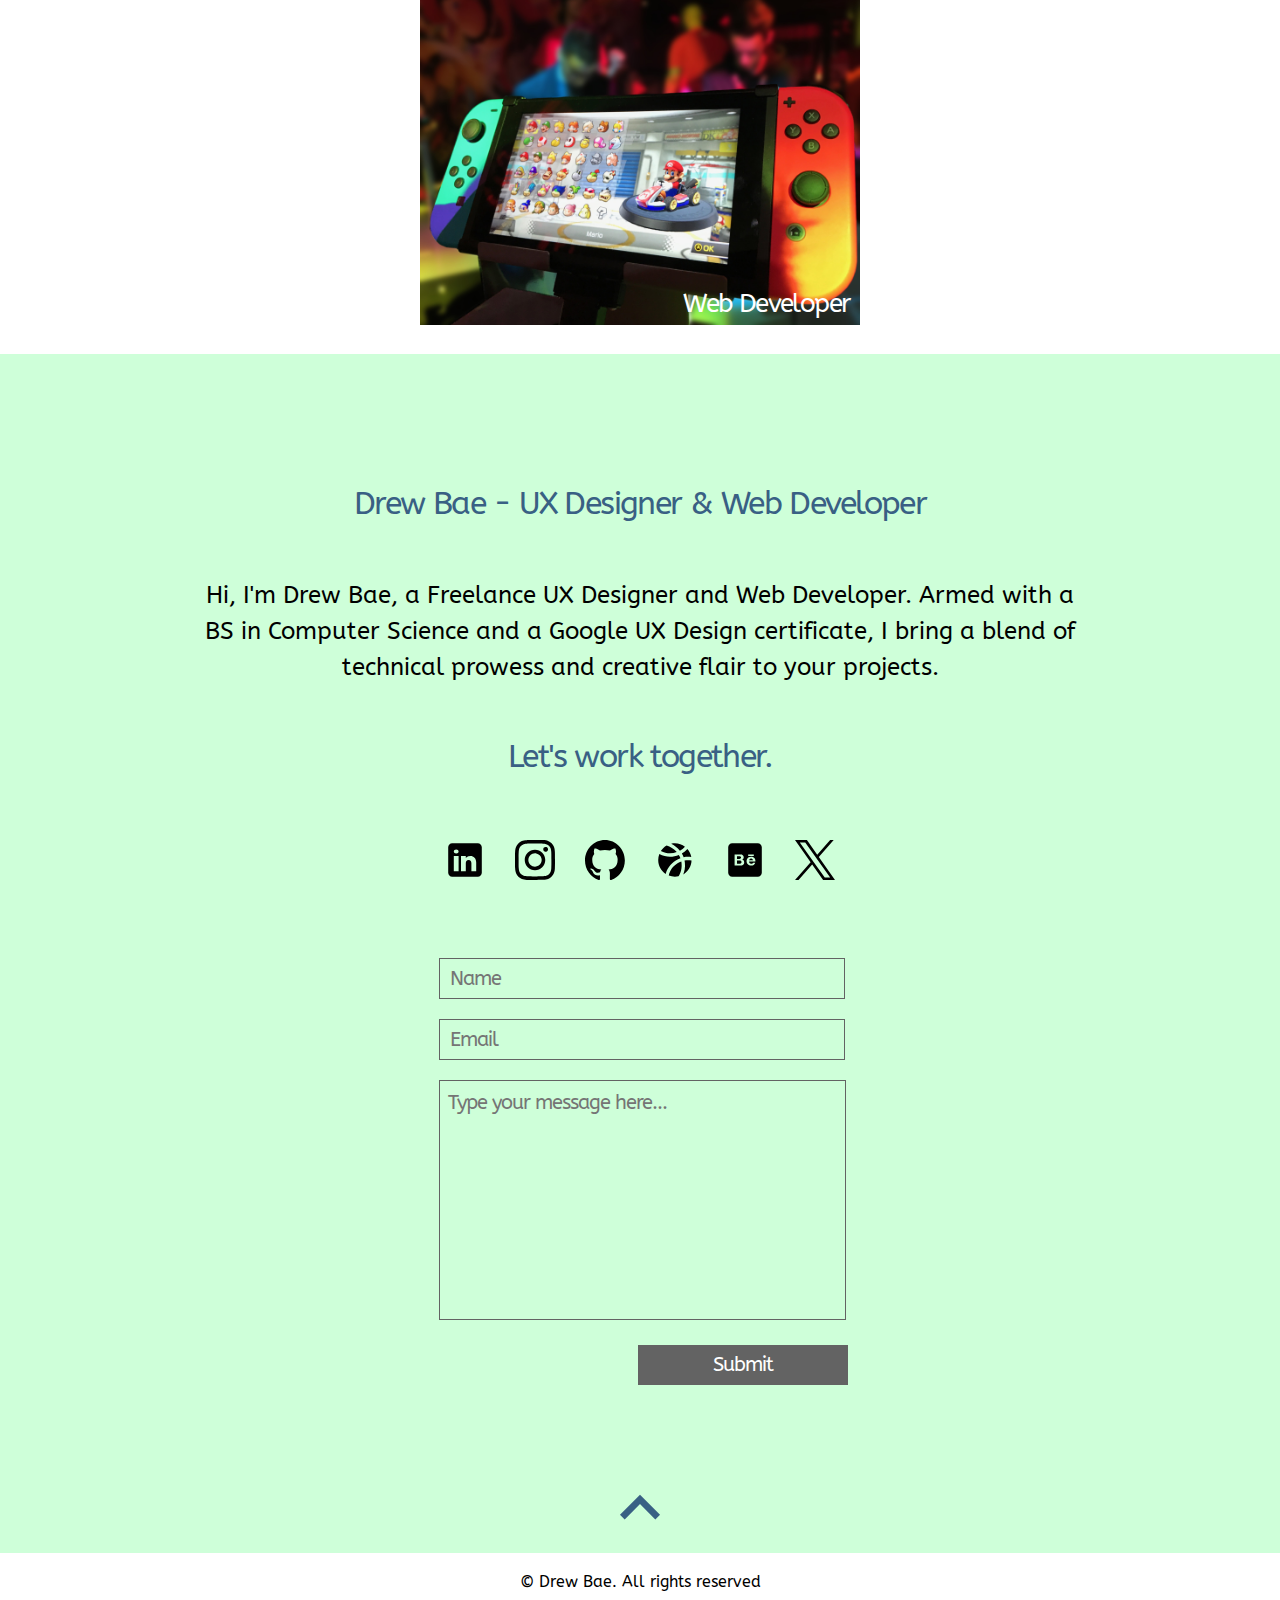
==== commit 71b95ad0: "added links" ====
--- a/index.html
+++ b/index.html
@@ -3,16 +3,6 @@
   <head>
     <meta charset="UTF-8" />
     <meta name="viewport" content="width=device-width, initial-scale=1.0" />
-    <link rel="preconnect" href="https://fonts.googleapis.com" />
-    <link rel="preconnect" href="https://fonts.gstatic.com" crossorigin />
-    <link rel="preconnect" href="https://fonts.googleapis.com" />
-    <link rel="preconnect" href="https://fonts.gstatic.com" crossorigin />
-    <link rel="preconnect" href="https://fonts.googleapis.com" />
-    <link rel="preconnect" href="https://fonts.gstatic.com" crossorigin />
-    <link rel="preconnect" href="https://fonts.googleapis.com" />
-    <link rel="preconnect" href="https://fonts.gstatic.com" crossorigin />
-    <link rel="preconnect" href="https://fonts.googleapis.com" />
-    <link rel="preconnect" href="https://fonts.gstatic.com" crossorigin />
     <link rel="preconnect" href="https://fonts.googleapis.com" />
     <link rel="preconnect" href="https://fonts.gstatic.com" crossorigin />
     <link
@@ -27,7 +17,7 @@
     <link rel="stylesheet" href="css/styles.css" />
     <title>Drew Bae</title>
   </head>
-  <div class="transparent">
+  <div id="top" class="transparent">
     <header>
       <div class="makeCenter">
         <h1>Hello.</h1>
@@ -35,51 +25,77 @@
           I'm Drew Bae. UX Designer<br />
           & Web Developer.
         </h2>
-        <span class="material-icons md-50"> expand_more </span>
+        <a href="#work"
+          ><span class="material-icons md-50"> expand_more </span></a
+        >
       </div>
     </header>
     <body>
-      <section class="work">
+      <section id="work" class="work">
         <div class="cardContainer">
-          <div id="codecareerguide" class="card">
-            <img
-              class="imgSize"
-              src="images/codecareerguideBG.jpg"
-              alt="Code Career Guide link to case study"
-            />
-            <h3 class="imgText">UX Designer</h3>
-          </div>
-          <div id="dannys" class="card">
-            <img
-              src="images/dannysBG.jpg"
-              alt="Danny's link to case study"
-              class="imgSize"
-            />
-            <h3 id="dannysText" class="imgText whiteText">UX Designer</h3>
-          </div>
-          <div id="gamehub" class="card">
-            <img
-              src="images/gamehubBG.jpg"
-              alt="GameHub link to site"
-              class="imgSize"
-            />
-            <h3 class="imgText whiteText">Web Developer</h3>
-          </div>
-          <div class="card">
-            <img
-              src="images/moshifyBG.jpg"
-              alt="Moshify link to site"
-              class="imgSize"
-            />
-            <h3 id="moshifyText" class="imgText whiteText">Web Developer</h3>
-          </div>
+          <a id="codecareerguide" href="codecareerguide.html">
+            <div class="card">
+              <img
+                class="imgSize"
+                src="images/codecareerguideBG.jpg"
+                alt="Code Career Guide link to case study"
+              />
+              <h3 class="imgText a1">UX Designer</h3>
+              <h3 class="imgText a2">Code Career Guide</h3>
+            </div>
+          </a>
+          <a id="dannys" href="dannys.html">
+            <div class="card">
+              <img
+                src="images/dannysBG.jpg"
+                alt="Danny's link to case study"
+                class="imgSize"
+              />
+              <h3 id="dannysText" class="imgText whiteText a1">UX Designer</h3>
+              <h3 class="imgText whiteText a2">Danny's</h3>
+            </div>
+          </a>
+          <a
+            id="gamehub"
+            href="https://game-hub-lovat-gamma.vercel.app/"
+            target="_blank"
+          >
+            <div class="card">
+              <img
+                src="images/gamehubBG.jpg"
+                alt="GameHub link to site"
+                class="imgSize"
+              />
+              <h3 class="imgText whiteText a1">Web Developer</h3>
+              <h3 class="imgText whiteText a2">GameHub</h3>
+            </div>
+          </a>
+          <a
+            href="https://moshified-model-e-commerce.netlify.app/#"
+            target="_blank"
+          >
+            <div class="card">
+              <img
+                src="images/moshifyBG.jpg"
+                alt="Moshify link to site"
+                class="imgSize"
+              />
+              <h3 id="moshifyText" class="imgText whiteText a1">
+                Web Developer
+              </h3>
+              <h3 class="imgText whiteText a2">Moshify</h3>
+            </div>
+          </a>
           <div class="card">
             <img
               src="images/csedgeBG.jpg"
               alt="Work in progress"
               class="imgSize"
             />
-            <h3 id="csedgeText" class="imgText whiteText">Original Creator</h3>
+            <h3 id="csedgeText" class="imgText whiteText a1">
+              Original Creator
+            </h3>
+            <h3 class="imgText whiteText a2">CSEdge</h3>
           </div>
         </div>
       </section>
@@ -96,15 +112,31 @@
             <h2>Let's work together.</h2>
           </div>
           <div class="iconContainer">
-            <img src="icons/linkedin.svg" alt="LinkedIn" />
-            <img src="icons/instagram.svg" alt="Instagram" />
-            <img src="icons/github.svg" alt="GitHub" />
-            <img src="icons/dribbble.svg" alt="Dribbble" />
-            <img src="icons/behance.svg" alt="Behance" />
-            <img src="icons/x.svg" alt="X" />
+            <a
+              href="https://www.linkedin.com/in/drew-bae-744919202/"
+              target="_blank"
+              ><img src="icons/linkedin.svg" alt="LinkedIn"
+            /></a>
+            <a href="https://www.instagram.com/drewbae_ig/" target="_blank"
+              ><img src="icons/instagram.svg" alt="Instagram"
+            /></a>
+            <a href="https://github.com/Drew-Bae" target="_blank"
+              ><img src="icons/github.svg" alt="GitHub"
+            /></a>
+            <a href="https://dribbble.com/DrewBae" target="_blank"
+              ><img src="icons/dribbble.svg" alt="Dribbble"
+            /></a>
+            <a href="https://www.behance.net/drewbae1" target="_blank"
+              ><img src="icons/behance.svg" alt="Behance"
+            /></a>
+            <a href="https://twitter.com/DrewBae_WebDev" target="_blank"
+              ><img src="icons/x.svg" alt="X"
+            /></a>
           </div>
         </div>
-        <span class="material-icons md-50"> expand_less </span>
+        <a href="#top"
+          ><span class="material-icons md-50"> expand_less </span></a
+        >
       </section>
       <section class="contact">
         <form action="send_email.php" method="post">
@@ -150,16 +182,34 @@
               <h2>Let's work together.</h2>
             </div>
             <div class="iconContainer">
-              <img src="icons/linkedin.svg" alt="LinkedIn" />
-              <img src="icons/instagram.svg" alt="Instagram" />
-              <img src="icons/github.svg" alt="GitHub" />
-              <img src="icons/dribbble.svg" alt="Dribbble" />
-              <img src="icons/behance.svg" alt="Behance" />
-              <img src="icons/x.svg" alt="X" />
+              <a
+                href="https://www.linkedin.com/in/drew-bae-744919202/"
+                target="_blank"
+                ><img src="icons/linkedin.svg" alt="LinkedIn"
+              /></a>
+              <a href="https://www.instagram.com/drewbae_ig/" target="_blank"
+                ><img src="icons/instagram.svg" alt="Instagram"
+              /></a>
+              <a href="https://github.com/Drew-Bae" target="_blank"
+                ><img src="icons/github.svg" alt="GitHub"
+              /></a>
+              <a href="https://dribbble.com/DrewBae" target="_blank"
+                ><img src="icons/dribbble.svg" alt="Dribbble"
+              /></a>
+              <a href="https://www.behance.net/drewbae1" target="_blank"
+                ><img src="icons/behance.svg" alt="Behance"
+              /></a>
+              <a href="https://twitter.com/DrewBae_WebDev" target="_blank"
+                ><img src="icons/x.svg" alt="X"
+              /></a>
             </div>
           </div>
           <section class="desktopContact">
-            <form action="send_email.php" method="post">
+            <form
+              action="mailto:drewbae912@gmail.com"
+              method="post"
+              enctype="text/plain"
+            >
               <input
                 type="text"
                 id="name"
@@ -186,7 +236,9 @@
               <input id="submit" type="submit" value="Submit" />
             </form>
           </section>
-          <span class="material-icons md-50"> expand_less </span>
+          <a href="#top"
+            ><span class="material-icons md-50"> expand_less </span></a
+          >
         </section>
       </section>
     </body>
--- a/css/styles.css
+++ b/css/styles.css
@@ -17,6 +17,20 @@
     font-style: italic;
 }
 
+
+.dosis-uniquifier {
+  font-family: "Dosis", sans-serif;
+  font-optical-sizing: auto;
+  font-weight: 200;
+  font-style: normal;
+}
+
+.chewy-regular {
+    font-family: "Chewy", system-ui;
+    font-weight: 400;
+    font-style: normal;
+}
+
 h1 {
     font-family: "Jua", cursive;
     font-weight: 300;
@@ -35,8 +49,28 @@
     font-family: "ABeeZee", sans-serif;
 }
 
+a:link {
+    text-decoration: none;
+}
+
+a:visited {
+    text-decoration: none;
+    color: white;
+}
+
+a:hover {
+    text-decoration: none;
+}
+
+a:active {
+    text-decoration: none;
+}
+
 /* Icons */
-.material-icons {color: #396084;}
+.material-icons {
+    color: #396084;
+    cursor: pointer;
+}
 .material-icons.md-50{ font-size: 50px; }
 
 /* Content */
@@ -46,6 +80,7 @@
     background-attachment: fixed;
     background-size: 1266px 100vh;
     background-position: -208px 0px;
+    scroll-behavior: smooth;
 }
 
 .transparent {
@@ -107,9 +142,11 @@
 }
 
 .card {
+    display: inline-block;
     position: relative;
     text-align: center;
     margin-bottom: 10px;
+    cursor: pointer;
 }
 
 .imgSize{
@@ -118,7 +155,7 @@
 
 .imgText {
     position: absolute;
-    bottom: 20px;
+    bottom: 10px;
     right: 10px;
     margin: 0;
     font-size: 26px;
@@ -130,6 +167,21 @@
     color: #fff;
 }
 
+.a1 {
+    transition: opacity 0.3s ease-in-out;
+}
+.a2 {
+    color: red;
+    opacity: 0;
+    transition: opacity 0.3s ease-in-out;
+}
+.card:hover .a1 {
+    opacity: 0;
+}
+.card:hover .a2 {
+    opacity: 1;
+}
+
 @media screen and (min-width: 1024px) {
     .work {
         background: #fff;
@@ -157,10 +209,6 @@
     #dannys {
         grid-column: 1/3;
         grid-row: 2/5;
-    }
-
-    #dannysText {
-        bottom: 70px;
     }
 
     #gamehub {
@@ -228,6 +276,7 @@
 
 .iconContainer img {
     margin-bottom: 20px;
+    cursor: pointer;
 }
 
 @media screen and (min-width: 768px) {
@@ -312,6 +361,7 @@
     padding: 0;
     position: absolute;
     right: 15px;
+    cursor: pointer;
 }
 
 /* Desktop Social + Contact */
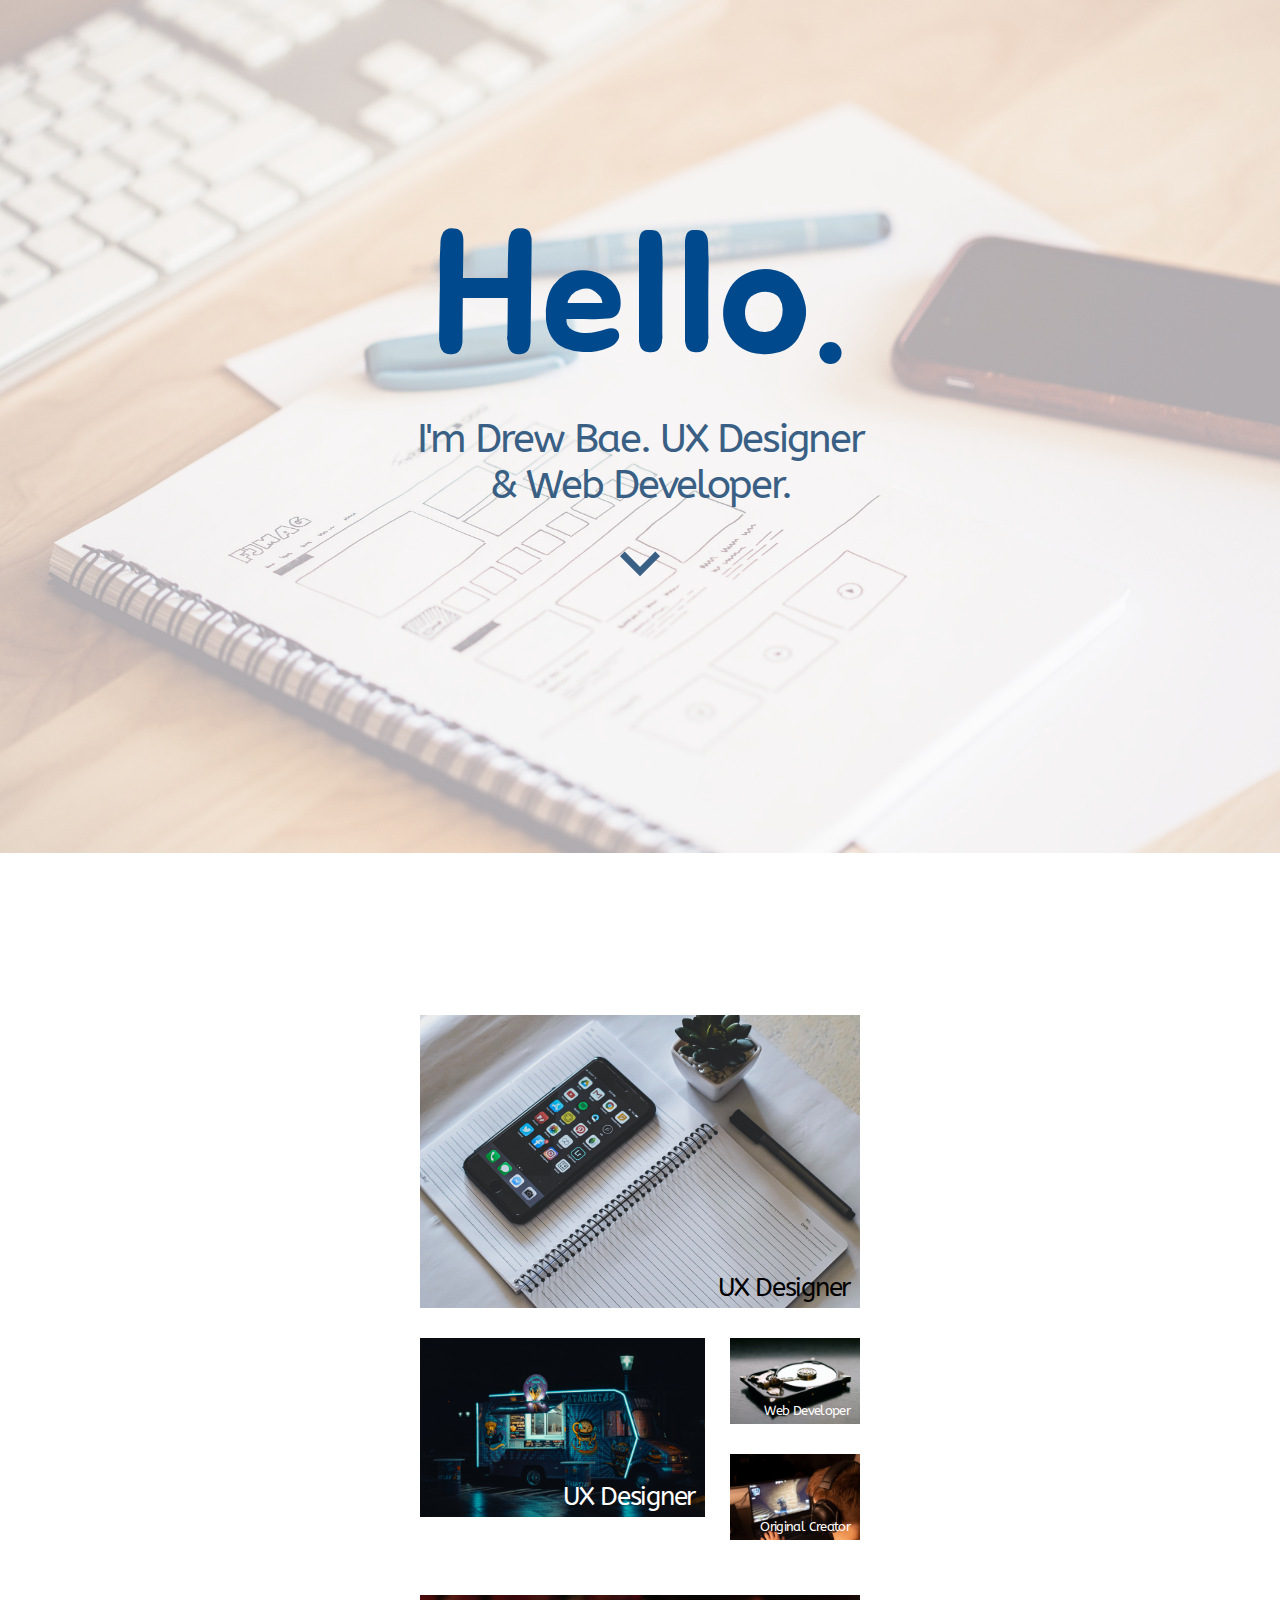
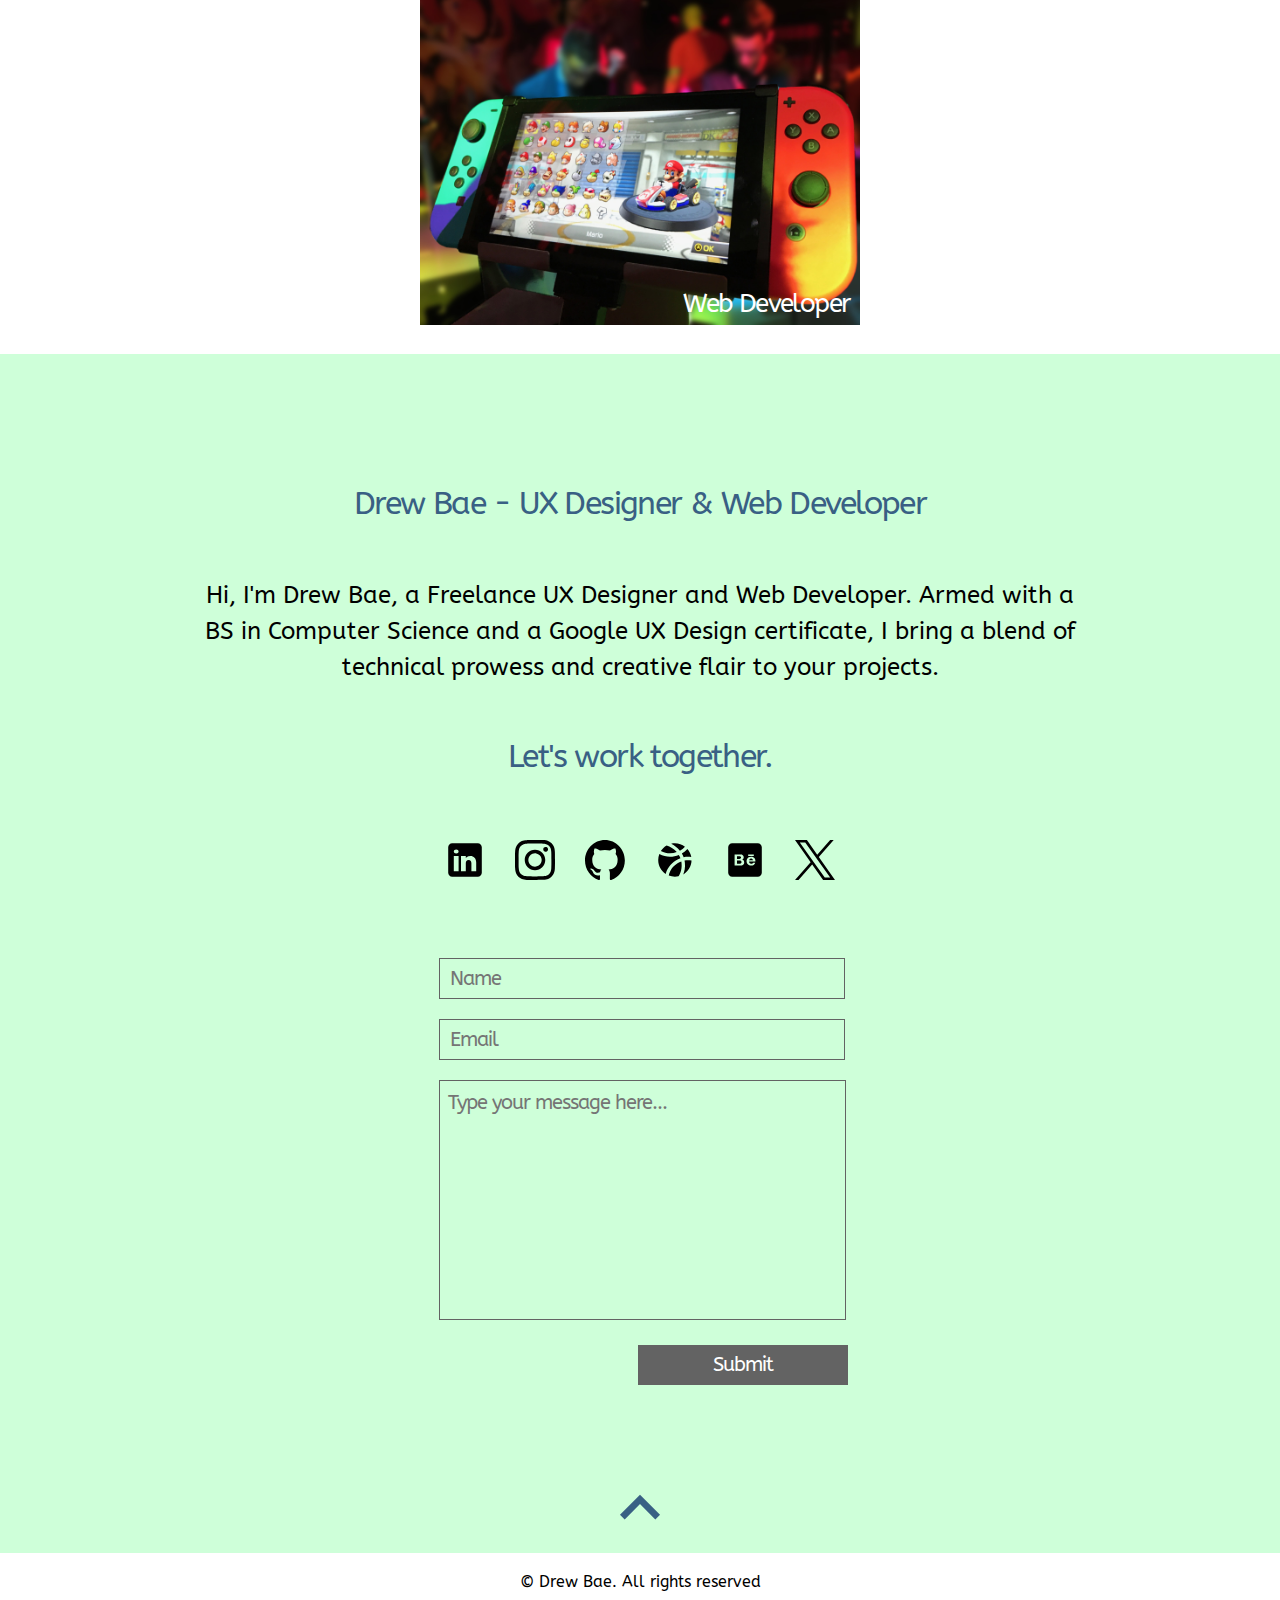
==== commit ff74a918: "Fixed text color bug on first card." ====
--- a/index.html
+++ b/index.html
@@ -40,7 +40,7 @@
                 src="images/codecareerguideBG.jpg"
                 alt="Code Career Guide link to case study"
               />
-              <h3 class="imgText a1">UX Designer</h3>
+              <h3 class="imgText blackText a1">UX Designer</h3>
               <h3 class="imgText a2">Code Career Guide</h3>
             </div>
           </a>
--- a/css/styles.css
+++ b/css/styles.css
@@ -167,6 +167,10 @@
     color: #fff;
 }
 
+.blackText {
+    color: #000;
+}
+
 .a1 {
     transition: opacity 0.3s ease-in-out;
 }
@@ -362,6 +366,12 @@
     position: absolute;
     right: 15px;
     cursor: pointer;
+
+}
+
+#submit:hover {
+    transition: background 0.3s ease-in-out;
+    background: #000;
 }
 
 /* Desktop Social + Contact */
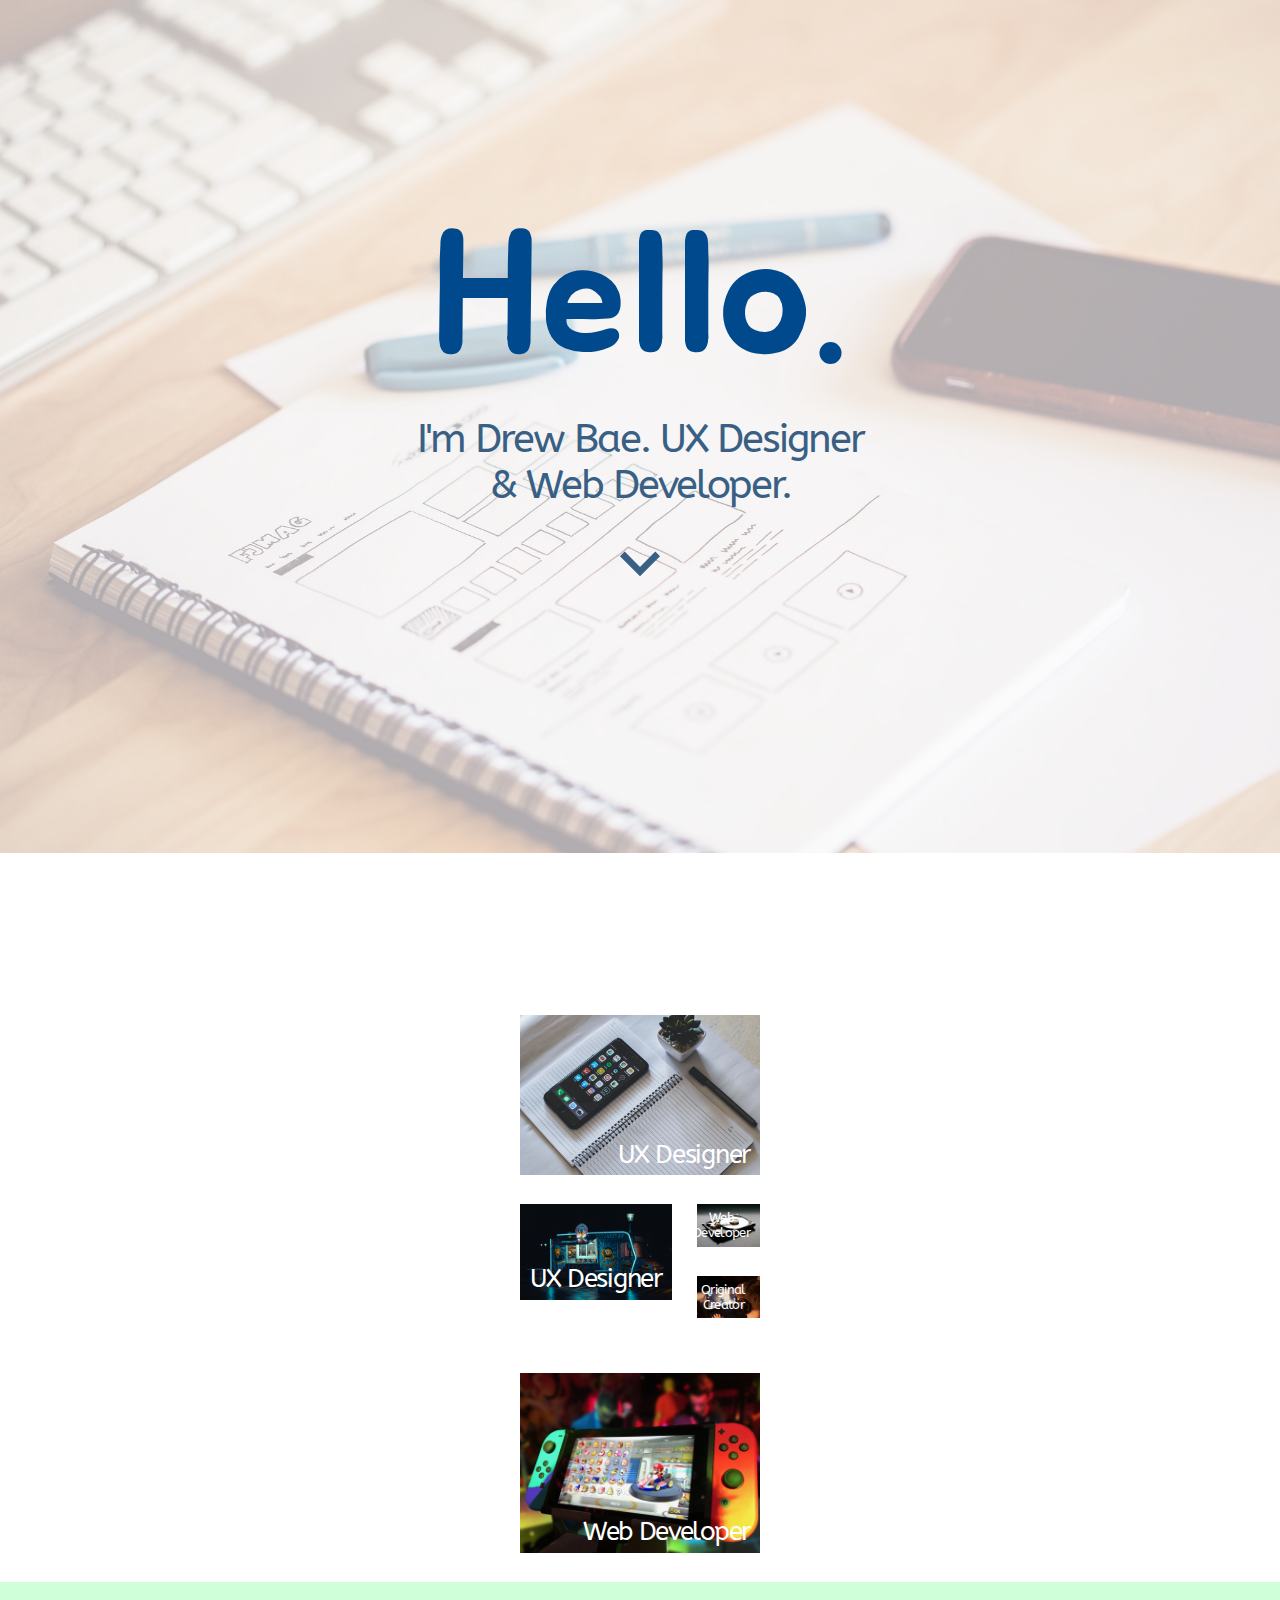
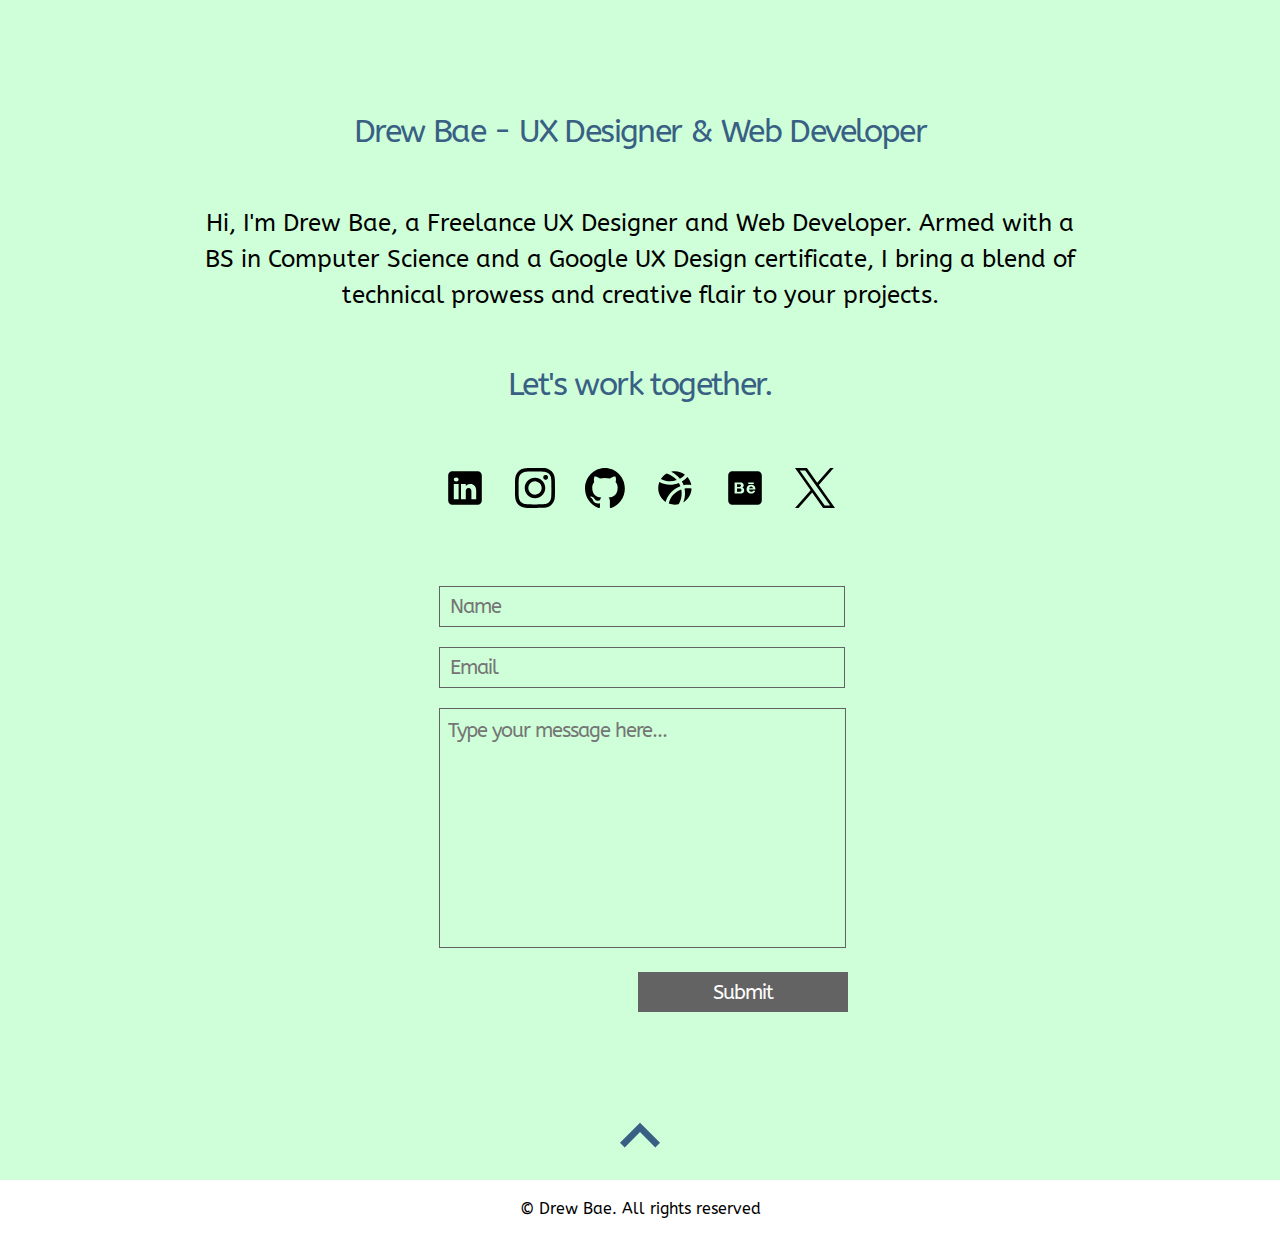
==== commit 8354cb52: "fixed text color bug on card" ====
--- a/index.html
+++ b/index.html
@@ -40,7 +40,7 @@
                 src="images/codecareerguideBG.jpg"
                 alt="Code Career Guide link to case study"
               />
-              <h3 class="imgText blackText a1">UX Designer</h3>
+              <h3 class="imgText whiteText a1">UX Designer</h3>
               <h3 class="imgText a2">Code Career Guide</h3>
             </div>
           </a>
--- a/css/styles.css
+++ b/css/styles.css
@@ -167,10 +167,6 @@
     color: #fff;
 }
 
-.blackText {
-    color: #000;
-}
-
 .a1 {
     transition: opacity 0.3s ease-in-out;
 }
@@ -189,7 +185,7 @@
 @media screen and (min-width: 1024px) {
     .work {
         background: #fff;
-        padding: 25px 400px;
+        padding: 25px 500px;
     }
 
     .cardContainer {
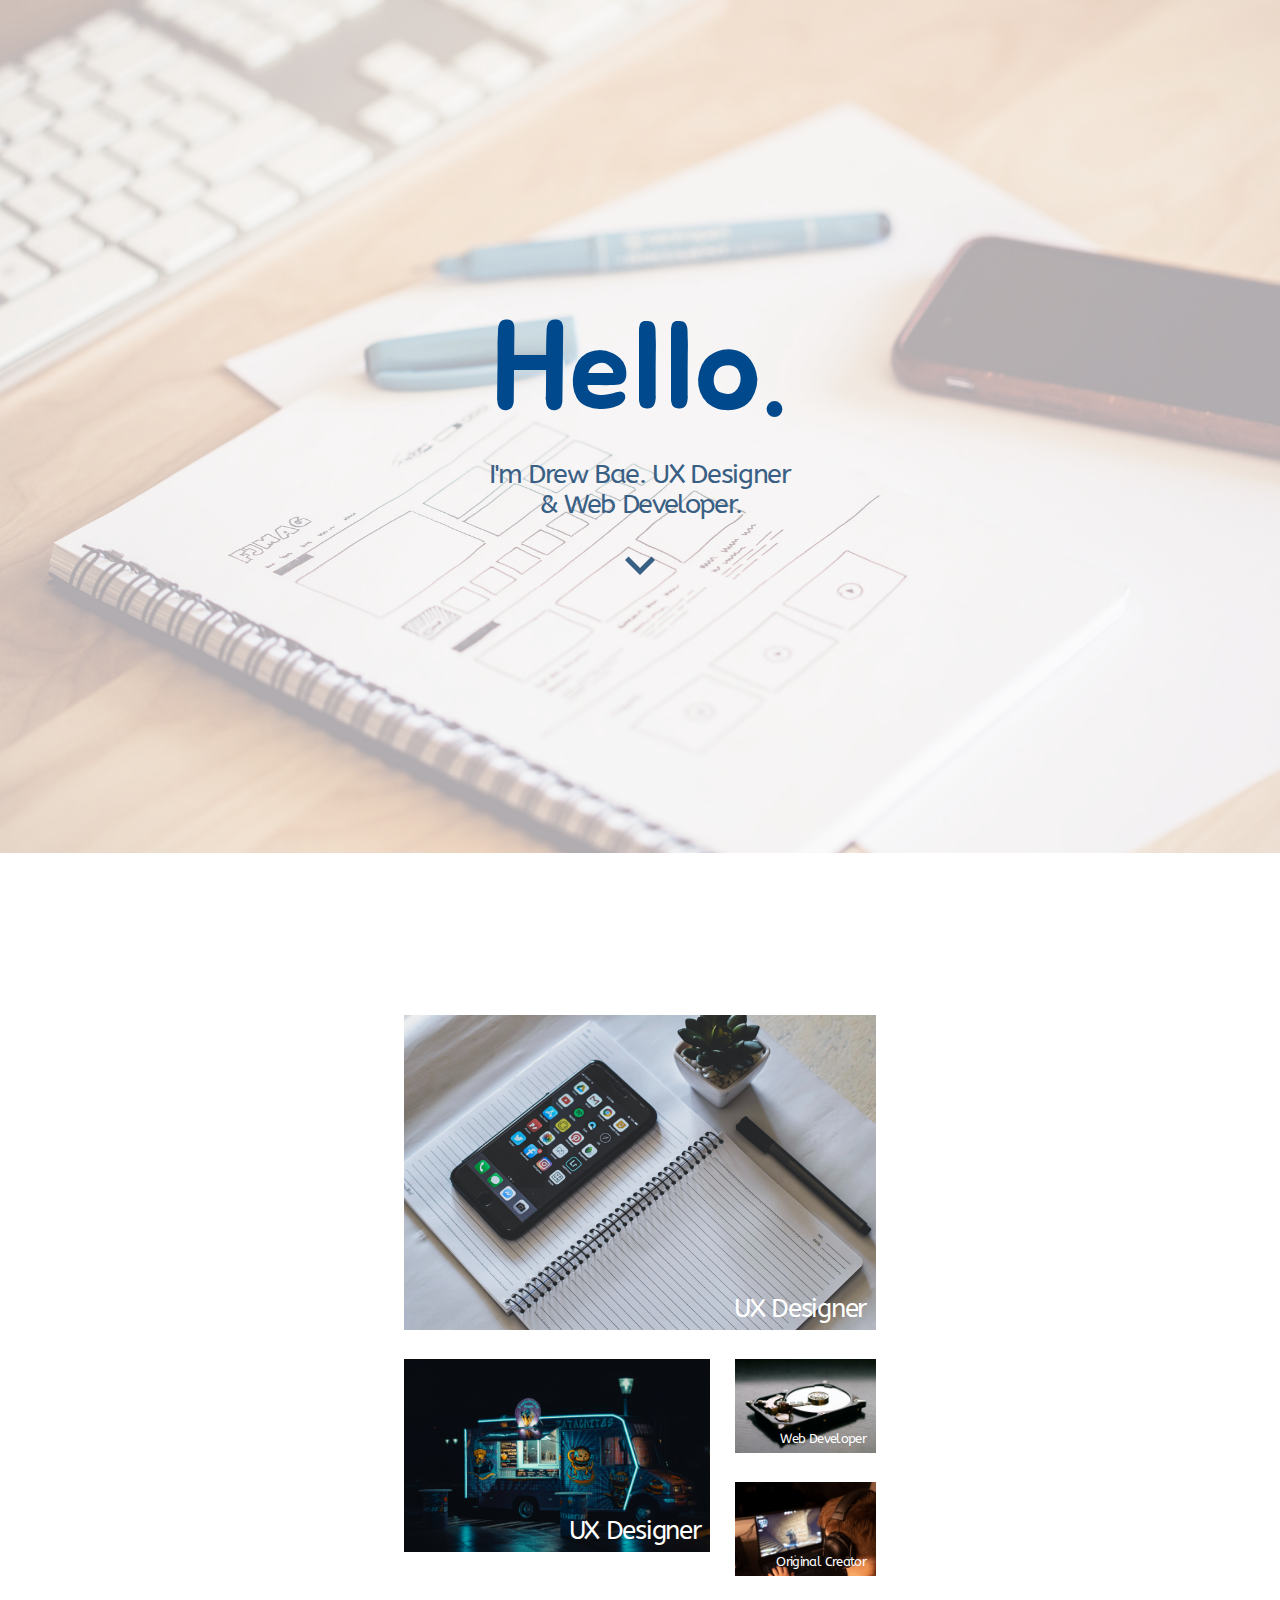
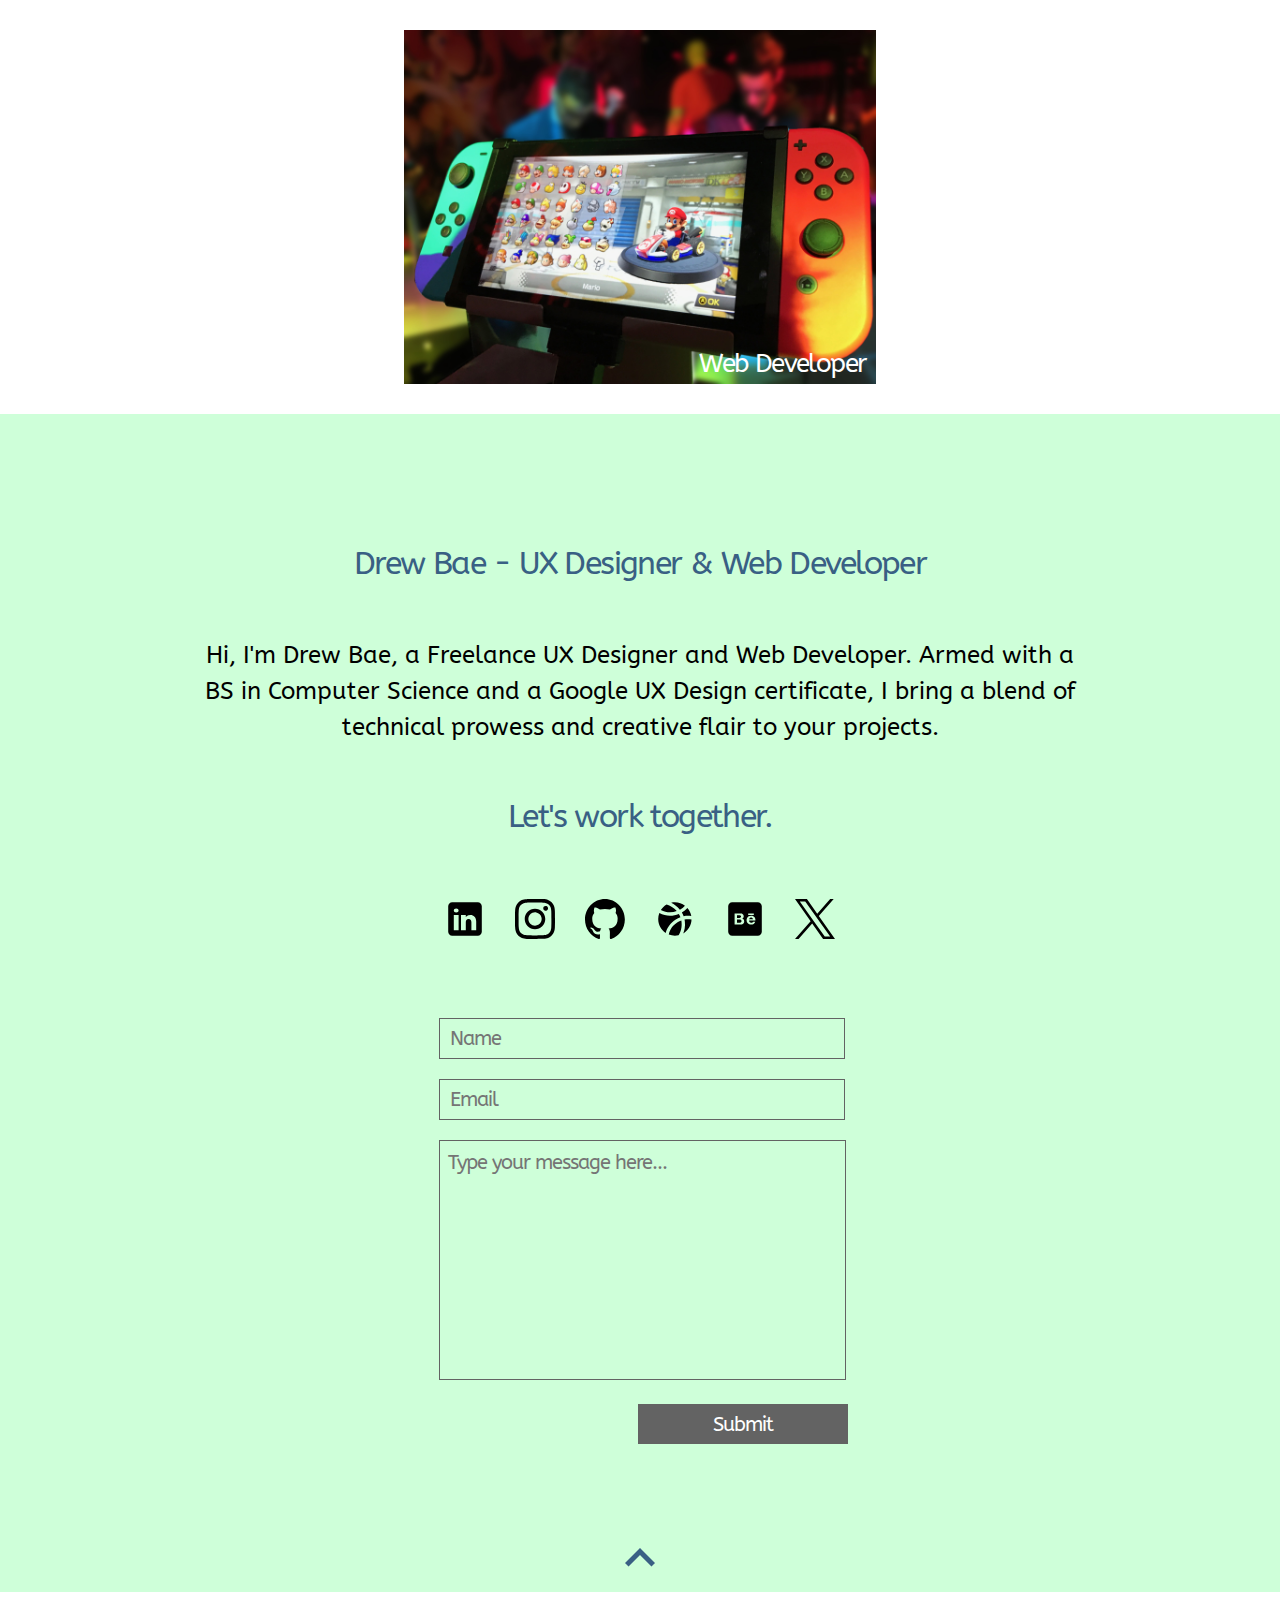
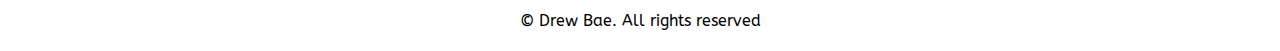
==== commit 5b40219b: "fixed email bug for mobile screen" ====
--- a/index.html
+++ b/index.html
@@ -15,6 +15,8 @@
     />
     <link rel="stylesheet" href="css/normalize.css" />
     <link rel="stylesheet" href="css/styles.css" />
+    <link rel="icon" type="image/svg+xml" href="/icons/favicon.svg" />
+    <link rel="icon" type="image/png" href="/icons/favicon.png" />
     <title>Drew Bae</title>
   </head>
   <div id="top" class="transparent">
@@ -139,7 +141,11 @@
         >
       </section>
       <section class="contact">
-        <form action="send_email.php" method="post">
+        <form
+          action="mailto:drewbae912@gmail.com"
+          method="post"
+          enctype="text/plain"
+        >
           <input
             type="text"
             id="name"
--- a/css/styles.css
+++ b/css/styles.css
@@ -111,7 +111,7 @@
 }
 
 .makeCenter {
-    margin-top: 257px;
+    margin: auto;
     text-align: center;
 }
 
@@ -121,17 +121,21 @@
     }
 
     header h1 {
-        font-size: 175px;
+        font-size: 7.8em;
     }
 
     header h2 {
-        font-size: 40px;
-    }
-
-    .material-icons.md-50{ font-size: 80px; }
+        font-size: 1.67em;
+    }
+
+    .material-icons.md-50{ font-size: 60px; }
 
     .makeCenter {
-        margin-top: 200px;
+        position: absolute;
+        margin: 0;
+        top: 50%;
+        left: 50%;
+        transform: translate(-50%, -50%);
     }
 }
 
@@ -185,7 +189,9 @@
 @media screen and (min-width: 1024px) {
     .work {
         background: #fff;
-        padding: 25px 500px;
+        padding: 25px;
+        padding-left: 30vw;
+        padding-right: 30vw;
     }
 
     .cardContainer {
